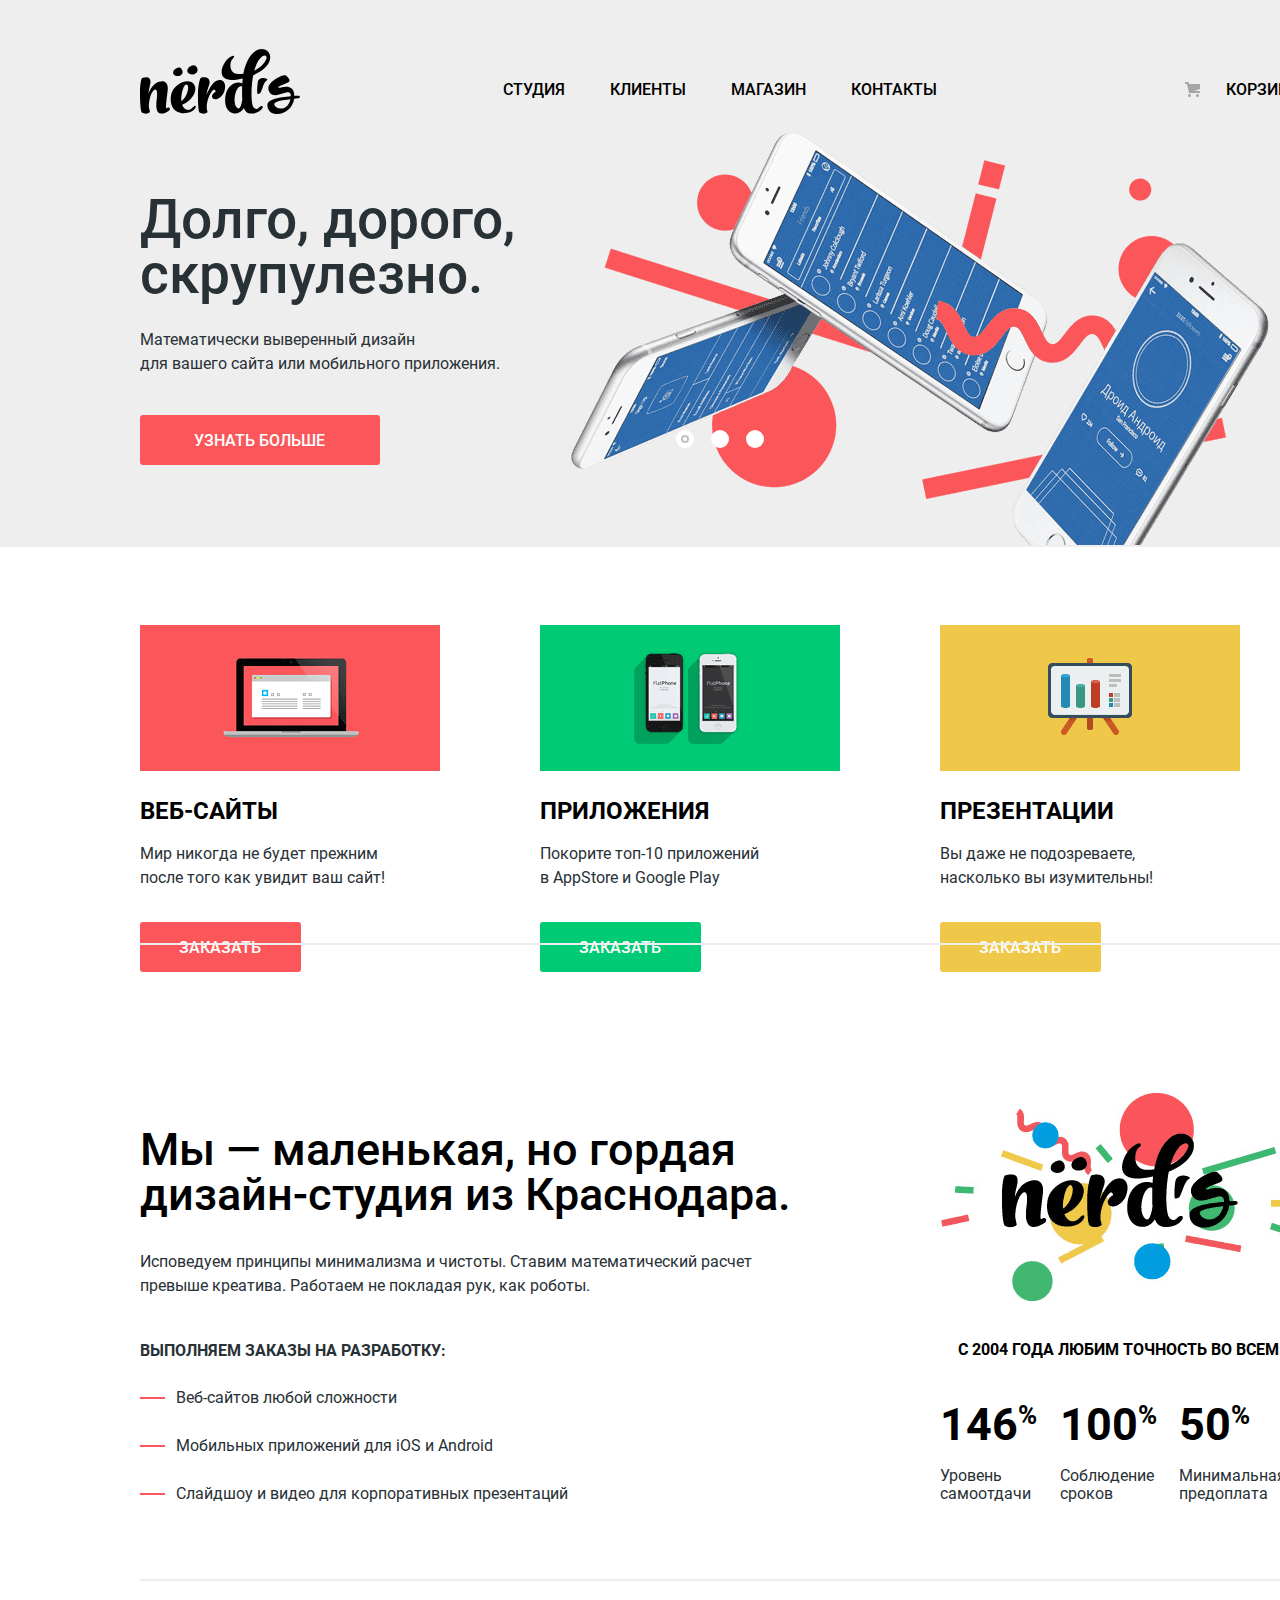
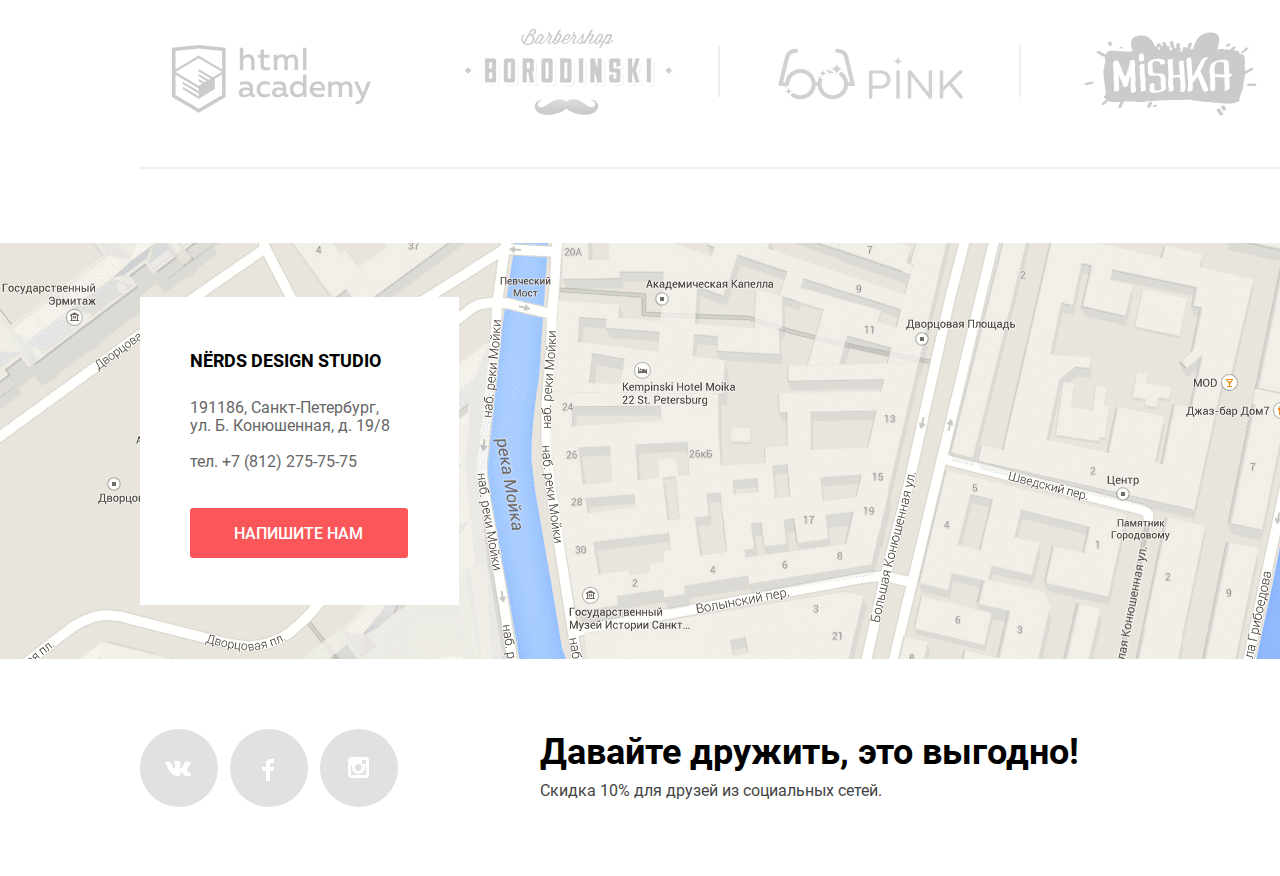
==== index.html @ c73db5fa "created modal window" ====
<!DOCTYPE html>
<html class="page" lang="ru">

<head>
  <meta charset="utf-8">
  <title>Дизайн-студия «Нёрдс»</title>
  <!-- <link rel="stylesheet" href="https://fonts.googleapis.com/css2?family=Roboto:wght@400;500;700&display=swap"> -->
  <link rel="stylesheet" href="css/normalize.css">
  <link rel="stylesheet" href="css/style.css">
</head>

<body class="page-body">

  <header class="main-header">
    <nav class="main-navigation">
      <div class="container">
        <a class="main-header-logo" href="index.html">
          <img src="img/nerds-logo.svg" width="160" height="65" alt="Логотип Дизайн-студии «Нёрдс»">
        </a>
        <ul class="site-navigation">
          <li><a href="#">Студия</a></li>
          <li><a href="blank.html">Клиенты</a></li>
          <li><a href="catalog.html">Магазин</a></li>
          <li><a href="blank.html">Контакты</a></li>
        </ul>
        <ul class="cart-navigation">
          <li class="cart-items"><a href="blank.html">Корзина</a></li>
        </ul>
      </div>
    </nav>
    <section class="slider">
      <div class="container">
        <ul class="slider-list">
          <li class="slider-item slide slide-current">
            <p>Долго, дорого,<br> скрупулезно.</p>
            <p>Математически выверенный дизайн<br> для вашего сайта или мобильного приложения.</p>
            <a class="button slide-button" href="#"><span>Узнать больше</span></a>
          </li>
          <li class="slider-item slide">
            <p>Любим математику<br> как никто другой</p>
            <p class="slider-paragraph">Никакого креатива, только математические формулы<br> для расчета идеальных пропорций</p>
            <a class="button slide-button" href="#"><span>Узнать больше</span></a>
          </li>
          <li class="slider-item slide">
            <p>Только ночь,<br> только хардкор</p>
            <p>Работать днем, как все? Мы против этого<br> Ближе к полуночи работа только начинается.</p>
            <a class="button slide-button" href="#"><span>Узнать больше</span></a>
          </li>
        </ul>
        <div class="slider-block">
          <ul class="slider-block-list">
            <li class="curent-slider-image slider-image-1"></li>
            <li class="slider-image-2"></li>
            <li class="slider-image-3"></li>
          </ul>
          <div class="slider-controls">
            <button class="current button-controls-slider" type="button" aria-label="Первый слайд"></button>
            <button class="button-controls-slider" type="button" aria-label="Второй слайд"></button>
            <button class="button-controls-slider" type="button" aria-label="Третий слайд"></button>
          </div>
        </div>
      </div>
    </section>
  </header>

  <main class="container">

    <h1 class="visually-hidden">Дизайн-студия «Нёрдс»</h1>

    <section class="services">
      <h2 class="visually-hidden">Услуги</h2>
      <ul class="list-services">
        <li class="item-service">
          <h3>Веб-сайты</h3>
          <p>Мир никогда не будет прежним<br> после того как увидит ваш сайт!</p>
          <button class="button button-service-web" type="button"><span>Заказать</span></button>
          <div class="service-picture laptop"></div>
        </li>
        <li class="item-service">
          <h3>Приложения</h3>
          <p>Покорите топ-10 приложений<br> в AppStore и Google Play</p>
          <button class="button button-service-app" type="button"><span>Заказать</span></button>
          <div class="service-picture cellphone"></div>
        </li>
        <li class="item-service">
          <h3>Презентации</h3>
          <p>Вы даже не подозреваете,<br> насколько вы изумительны!</p>
          <button class="button button-service-present" type="button"><span>Заказать</span></button>
          <div class="service-picture board-slide"></div>
        </li>
      </ul>
    </section>

    <section class="about-company">
      <div class="wrapper-about-company">
        <div class="about-company-developer">
          <h2 class="visually-hidden">О дизайн-студии «Нёрдс»</h2>
          <p class="about-us">Мы — маленькая, но гордая<br> дизайн-студия из Краснодара.</p>
          <p>Исповедуем принципы минимализма и чистоты. Ставим математический расчет<br> превыше креатива. Работаем не покладая рук, как роботы.</p>
        </div>
        <div class="map-wrapper">
          <img src="img/nerds-illustration.png" width="360" height="208" alt="Логотип Дизайн-студии «Нёрдс»">
        </div>
      </div>
      <div class="wrapper-about-company">
        <div class="wrapper-capability">
          <p class="about-order">Выполняем заказы на разработку:</p>
          <ul class="list-capability">
            <li class="item-capability">Веб-сайтов любой сложности</li>
            <li class="item-capability">Мобильных приложений для iOS и Android</li>
            <li class="item-capability">Слайдшоу и видео для корпоративных презентаций</li>
          </ul>
        </div>
        <div class="about-company-statistics">
          <table class="advantages">
            <caption class="caption">С 2004 года любим точность во всем:</caption>
            <tr class="list-advantages-number">
              <td>146<sup>%</sup></td>
              <td>100<sup>%</sup></td>
              <td>50<sup>%</sup></td>
            </tr>
            <tr class="list-advantages">
              <td>Уровень<br> самоотдачи</td>
              <td>Соблюдение<br> сроков</td>
              <td>Минимальная<br> предоплата</td>
            </tr>
          </table>
        </div>
      </div>
    </section>

    <section class="main-partners">
      <h2 class="visually-hidden">Партнёры</h2>
      <ul class="partners">
        <li class="item-partner item-partner-line">
          <a href="https://htmlacademy.ru">
            <img src="img/html-academy-logo.svg" width="199" height="68" alt="«хтмл академия»">
          </a>
        </li>
        <li class="item-partner">
          <a href="#">
            <img src="img/barbershop-borodiski-logo.png" width="209" height="90" alt="Барбершоп «Бородинский»">
          </a>
        </li>
        <li class="item-partner">
          <a href="#">
            <img src="img/pink-logo.png" width="185" height="52" alt="«Пинк»">
          </a>
        </li>
        <li class="item-partner">
          <a href="#">
            <img src="img/mishka.png" width="173" height="84" alt="«Мишка»">
          </a>
        </li>
      </ul>
    </section>

  </main>

  <footer class="main-footer">
    <div class="container-footer">
      <section class="location">
        <iframe src="https://www.google.com/maps/embed?pb=!1m14!1m8!1m3!1d1012.2832715306829!2d30.319557101840715!3d59.93825436042397!3m2!1i1024!2i768!4f13.1!3m3!1m2!1s0x4696310fca145cc1%3A0x42b32648d8238007!2z0JHQvtC70YzRiNCw0Y8g0JrQvtC90Y7RiNC10L3QvdCw0Y8g0YPQuy4sIDE5LzgsINCh0LDQvdC60YIt0J_QtdGC0LXRgNCx0YPRgNCzLCDQoNC-0YHRgdC40Y8sIDE5MTE4Ng!5e0!3m2!1sru!2slv!4v1604712400113!5m2!1sru!2slv" width="1440" height="416" frameborder="0" style="border:0;" allowfullscreen="" aria-hidden="false" tabindex="0"></iframe>
      <div class="location-company">
        <h2 class="visually-hidden">Как нас найти</h2>
        <p class="location-name">NЁRDS DESIGN STUDIO</p>
        <p class="location-address">191186, Санкт-Петербург,<br> ул. Б. Конюшенная, д. 19/8</p>
        <p><a class="contacts-phone" href="tel:+78122757575">тел. +7 (812) 275-75-75</a></p>
        <button class="button button-location" type="button"><span>Напишите нам</span></button>
      </div>
      </section>
    </div>
    <div class="container-footer">
      <section class="social-networks">
        <h2 class="visually-hidden">Социальные сети</h2>
        <ul class="social">
          <li>
            <a class="social-button" href="#">
              <span class="visually-hidden">Вконтакте</span>
              <svg class="svg-vkontakte" width="26" height="15"  viewBox="0 0 26 15" fill="none" xmlns="http://www.w3.org/2000/svg">
                <path d="M16.138 11.51C17.094 11.201 18.318 13.55 19.621 14.449C20.599 15.13 21.348 14.983 21.348 14.983L24.821 14.933C24.821 14.933 26.636 14.821 25.778 13.379C25.707 13.259 25.275 12.31 23.193 10.357C21.016 8.31404 21.311 8.64504 23.932 5.11304C25.529 2.96004 26.168 1.64504 25.968 1.08504C25.776 0.546037 24.603 0.686037 24.603 0.686037L20.69 0.713037C20.309 0.714037 19.986 0.832037 19.839 1.22804C19.836 1.23204 19.218 2.89404 18.394 4.30704C16.653 7.29604 15.958 7.45504 15.67 7.26804C15.009 6.83504 15.176 5.53104 15.176 4.60404C15.176 1.70704 15.608 0.499037 14.33 0.187037C13.903 0.0830374 13.591 0.0150374 12.502 0.00503741C11.11 -0.0159626 9.92797 0.00503743 9.25797 0.334037C8.81297 0.557037 8.47197 1.04604 8.67897 1.07404C8.93897 1.10904 9.52197 1.23404 9.83397 1.66004C10.235 2.21204 10.223 3.44904 10.223 3.44904C10.223 3.44904 10.452 6.86004 9.68297 7.28304C9.15497 7.57304 8.43297 6.98104 6.87997 4.26704C6.08697 2.87904 5.48797 1.34504 5.48797 1.34504C5.48797 1.34504 5.37197 1.06004 5.16197 0.904037C4.91197 0.719037 4.56197 0.660037 4.56197 0.660037L0.84797 0.684037C0.84797 0.684037 0.28997 0.700037 0.0849697 0.946037C-0.0970303 1.16404 0.0699697 1.61404 0.0699697 1.61404C0.0699697 1.61404 2.97897 8.49504 6.27297 11.961C9.29297 15.143 12.725 14.932 12.725 14.932H14.28C14.28 14.932 14.749 14.878 14.989 14.62C15.213 14.38 15.203 13.929 15.203 13.929C15.203 13.929 15.172 11.82 16.138 11.51Z" fill="white"/>
              </svg>
            </a>
          </li>
          <li>
            <a class="social-button" href="#">
              <span class="visually-hidden">Фейсбук</span>
              <svg class="svg-facebook" width="12" height="22" viewBox="0 0 12 22" fill="none" xmlns="http://www.w3.org/2000/svg">
                <path d="M12 4V0H8C5.79086 0 4 1.79086 4 4V8H0V12H4V22H8V12H12V8H8V4H12Z" fill="white"/>
              </svg>
            </a>
          </li>
          <li>
            <a class="social-button" href="#">
              <span class="visually-hidden">Инстаграм</span>
              <svg class="svg-instagram" width="21" height="21" viewBox="0 0 21 21" fill="none" xmlns="http://www.w3.org/2000/svg">
                <path fill-rule="evenodd" clip-rule="evenodd" d="M3 0H18C19.65 0 21 1.35 21 3V18C21 19.65 19.65 21 18 21H3C1.35 21 0 19.65 0 18V3C0 1.35 1.35 0 3 0ZM14 10.5C14 8.57 12.43 7 10.5 7C8.57 7 7 8.57 7 10.5C7 12.43 8.57 14 10.5 14C12.43 14 14 12.43 14 10.5ZM3 18V9H4.181C4.0626 9.49127 4.00186 9.99467 4 10.5C4 14.0899 6.91015 17 10.5 17C14.0899 17 17 14.0899 17 10.5C16.9986 9.99464 16.9379 9.49118 16.819 9H18V18H3ZM14 7H18V3H14V7Z" fill="white"/>
                </svg>
            </a>
          </li>
        </ul>
        <div class="social-discount">
          <p>Давайте дружить, это выгодно!</p>
          <p>Скидка 10% для друзей из социальных сетей.</p>
        </div>
      </section>
    </div>
  </footer>

  <section class="modal modal-request">
    <h2 class="visually-hidden"></h2>
    <p class="modal-description">Напишите нам</p>
    <form class="request-form" action="https://echo.htmlacademy.ru" method="post">
      <div class="modal-name modal-request-form">
        <label for="name">Ваше имя:</label>
        <input type="text" id="name"  placeholder="Имя Фамилия" autocomplete="on">
      </div>
      <div class="modal-email modal-request-form">
        <label for="email">Ваш email:</label>
        <input type="email" id="email" name="email" placeholder="email@example.com" autocomplete="on">
      </div>
      <div class="modal-comment-field modal-request-form">
        <label for="comment-field">Текст письма:</label>
        <textarea name="comment" id="comment-field" rows="10">В свободной форме</textarea>
      </div>
      <div class="modal-request-button">
        <input class="button button-modal" type="submit" value="Отправить">
      </div>
    </form>
    <button class="modal-close" type="button" aria-label="Закрыть"></button>
  </section>

</body>

</html>
---- css/style.css ----
/* Fonts */

@font-face {
  font-family: 'Roboto';
  font-style: normal;
  font-weight: 400;
  src: local('Roboto'), local('Roboto-Regular'),
       url('../fonts/roboto.woff2') format('woff2'), /* Super Modern Browsers */
       url('../fonts/roboto.woff') format('woff'); /* Modern Browsers */
  font-display: swap;
}

@font-face {
  font-family: 'Roboto';
  font-style: normal;
  font-weight: 500;
  src: local('Roboto Medium'), local('Roboto-Medium'),
       url('../fonts/robotomedium.woff2') format('woff2'), /* Super Modern Browsers */
       url('../fonts/robotomedium.woff') format('woff'); /* Modern Browsers */
  font-display: swap;
}

@font-face {
  font-family: 'Roboto';
  font-style: normal;
  font-weight: 700;
  src: local('Roboto Bold'), local('Roboto-Bold'),
       url('../fonts/robotobold.woff2') format('woff2'), /* Super Modern Browsers */
       url('../fonts/robotobold.woff') format('woff'); /* Modern Browsers */
  font-display: swap;
}

/* Variables */

:root {
  --basic-black: #000000;
  --basic-cod-gray: #283136;
  --basic-charcoal: #444444;
  --basic-dim-gray: #666666;
  --basic-whisper: #EEEEEE;
  --basic-white: #FFFFFF;
  --basic-red: #FB565A;
  --basic-jade: #00CA74;
  --basic-golden: #EFC849;

  --special-dark: rgba(0, 1, 1, 0.1);
  --special-gray: rgba(0,0,0,0.3);
  --special-white: rgba(0, 0, 0, 0.0001);
  --special-shadow: rgba(0, 0, 0, 0.15);
  --special-shadow-madal: rgba(0, 0, 0, 0.25);
  --special-black: #231F20;
  --special-matterhorn: #4D4D4D;
  --special-gray-sort: #A6A6A6;
  --special-pattens-blue: #D7DCDE;
  --special-white-smoke: rgba(242,242,242,1);
  --special-dark-red: #E74246;
  --special-extra-dark-red: #D7373B;
  --special-jade: #00ca74;
  --special-dark-jade: #00BC6C;
  --special-extra-dark-jade: #00AA62;
  --special-dark-golden: #EAB534;
  --special-extra-dark-golden: #E5A722;
  --specila-pattens-blue: #D7DCDF;
  --special-gainsboro: #DFDFDF;
  --special-light-gray: #D5D5D5;
  --special-dark-gray: #ABABAB;
  --special-border-gray: #DBDBDB;
  --special-popup-gray: #C1C1C1;
  --special-gradient-gray: #E1E1E1;
  --special-gradient-red: #E74246;
  --special-gradient-dark-red: #D7373B;
  --special-wild-watermelon:rgba(251, 86, 90, 0.3);

  --grid-scarlet:  rgba(255, 36, 0, 0.3);
  --grid-indigo: rgba(75, 0, 130, 0.3);
  --grid-myrtle: rgba(0, 64, 0, 0.3);
  --grid-magenta: rgba(255 ,0, 255, 0.3);
  --grid-yellow: rgba(255, 251, 2, 0.7);
  --grid-red-orange: rgba(255, 53, 53, 0.3);
  --grid-aqua: rgba(2, 255, 242, 0.3);
}

/* Global */

body {
  min-width: 1200px;
  margin: 0;
  padding: 0;
  font-family: 'Roboto', Arial, sans-serif;
  font-size: 16px;
  line-height: 24px;
  font-weight: 400;
  color: var(--basic-cod-gray);
  background-color: var(--basic-white);
}

img {
  max-width: 100%;
  height: auto;
}

.visually-hidden {
  position: absolute;
  width: 1px;
  height: 1px;
  margin: -1px;
  border: 0;
  padding: 0;
  white-space: nowrap;
  clip-path: inset(100%);
  clip: rect(0 0 0 0);
  overflow: hidden;
}

/* Grid */

.page {
  height: 100%;
}

.page body {
  min-height: 100%;
  display: grid;
  grid-template-rows: min-content 1fr min-content;
  align-content: start;
}

/* Grid for pages */

.container-catalog {
  display: grid;
  grid-template-areas:
    "filters sort sort"
    "filters catalog catalog";
  grid-template-columns: 400px 1fr;
}

.page-catalog .page-title {
  grid-area: page-title;
}

/* Main header */

.main-header {
  background-color: var(--basic-whisper);
}

/* Main navigation  */

.main-navigation {
  margin: 55px auto 0;
  font-size: 16px;
  line-height: 30px;
  font-weight: 500;
  text-transform: uppercase;
  color: var(--basic-black);
}

/* Container */

.container {
  width: 1160px;
  margin: 0 auto;
  padding: 0 20px;
  /* outline: 5px solid var(--grid-yellow);
  outline-offset: -5px; */
}

.main-navigation .container {
  display: flex;
  justify-content: space-between;
  /* outline: 5px solid var(--grid-indigo);
  outline-offset: -5px; */
}

/* Logo */

.main-header-logo {
  position: relative;
  top: -7px;
  min-width: 160px;
  height: 65px;
}

/* Site Navigation */

.site-navigation {
  display: flex;
  align-items: center;
  flex-wrap: wrap;
  justify-content: center;
  max-width: 800px;
  margin: 0;
  padding-right: 104px;
  list-style: none;
  /* outline: 5px solid var(--grid-indigo);
  outline-offset: -5px; */
}

.site-navigation a,
.cart-navigation a {
  display: block;
  padding: 20px 22px 20px 23px ;
  /* outline: 5px solid var(--grid-indigo);
  outline-offset: -5px; */
}

.cart-navigation a {
  padding-right: 0;
}

/* Cart Navigation */

.cart-navigation {
  display: flex;
  flex-wrap: wrap;
  justify-content: flex-end;
  max-width: 170px;
  margin: 0;
  padding-left: 0px;
  list-style: none;
}

.cart-items {
  display: flex;
  align-items: center;
}

.cart-items a::before {
  content: "";
  position: absolute;
  top: 27px;
  right: 100px;
  width: 15px;
  height: 15px;
  background-image: url("../img/cart-icon.svg");
  background-repeat: no-repeat;
  background-position: 0 0;
}

.cart-items a {
  position: relative;
  justify-content: flex-end;
}

.site-navigation a,
.cart-navigation a {
  text-decoration: none;
  color: var(--basic-black);
}

/* свойство для активной странице */
.current-site-navigation a{
  position: relative;
 }

 .current-site-navigation a::after{
  position: absolute;
  top: 63px;
  left: 20%;
  content: "";
  width: 60%;
  height: 2px;
  background-color: var(--basic-red);
 }


.site-navigation a:hover,
.site-navigation a:focus,
.cart-navigation a:hover,
.cart-navigation a:focus {
  color: var(--basic-red);
}

/* Неменяется лого */
.main-header-logo img::after:active {
  content: "";
  position: absolute;
  width: 160px;
  height: 65px;
  background-image: url("../img/nerds-logo-before.svg");
  background-repeat: no-repeat;
  background-position: 0 0;
}

.site-navigation a:active,
.cart-navigation a:active {
  color: var(--special-gray);
}

/* Main */

/* Services */

.services {
  position: relative;
  margin-top: 78px;
  margin-bottom: 155px;
  /* Скрыл рамки */
  /* outline: 5px solid var(--grid-red-orange);
  outline-offset: -5px; */
}

.list-services {
  display: grid;
  grid-template-columns: repeat(3, 300px);
  column-gap: 100px;
  margin: 0;
  padding: 0;
  list-style: none;
  /* Скрыл рамки */
  /* outline: 5px solid var(--grid-indigo);
  outline-offset: -5px; */
}

.item-service {
  display: flex;
  flex-direction: column;
  align-items: flex-start;
  /* Скрыл рамки */
  /* outline: 5px solid var(--grid-aqua);
  outline-offset: -5px; */
}

.item-service h3 {
  margin-top: 25px;
  font-size: 24px;
  line-height: 30px;
  font-weight: 700;
  text-transform: uppercase;
  color: var(--basic-black);
}

.item-service p {
  margin-top: -8px;
}

.service-picture {
  order: -1;
  width: 300px;
  height: 146px;
}

.service-picture.laptop {
  background-image: url(../img/illustration-1.png);
}

.service-picture.cellphone {
  background-image: url(../img/illustration-2.png);
}

.service-picture.board-slide {
  background-image: url(../img/illustration-3.png);
}

/* Button */

.button {
  font: inherit;
  line-height: 18px;
  font-weight: 500;
  padding: 17px 0 15px;
  text-align: center;
  color: var(--basic-white);
  vertical-align: middle;
  text-transform: uppercase;
  background-color: var(--basic-red);
  border: none;
  border-radius: 3px;
}

.item-service .button-service-app,
.item-service .button-service-web,
.item-service .button-service-present {
  margin-top: 16px;
  padding-right: 40px;
  padding-left: 39px;
}

.location .button-location {
  margin-top: 18px;
  padding-right: 45px;
  padding-left: 44px;
}

.button-service-web:hover,
.button-service-web:focus,
.button-location:hover,
.button-location:focus,
.slide-button:hover,
.slide-button:focus {
  background-color: var(--special-dark-red);
}

.button:active span{
  opacity: 0.3;
  mix-blend-mode: screen;
}

.button-service-web:active,
.button-location:active,
.slide-button:active {
  background-color: var(--special-extra-dark-red);
  box-shadow: inset 0px 3px 0px var(--special-dark);
}

.button-service-app {
  background-color: var(--basic-jade);
}

.button-service-app:hover,
.button-service-app:focus {
  background-color: var(--special-dark-jade);
}

.button-service-app:active {
  background-color: var(--special-extra-dark-jade);
  box-shadow: inset 0px 3px 0px var(--special-dark);
}

.button-service-present {
  background-color: var(--basic-golden);
}

.button-service-present:hover,
.button-service-present:focus {
  background-color: var(--special-dark-golden);
}

.button-service-present:active {
  background-color: var(--special-extra-dark-golden);
  box-shadow: inset 0px 3px 0px var(--special-dark);
}

/* About company */

.about-company {
  margin-bottom: 55px;
  /* outline: 5px solid var(--grid-scarlet);
  outline-offset: -5px; */
}

.wrapper-about-company {
  position: relative;
  display: grid;
  grid-template-columns: 1fr 400px;
  margin-bottom: 25px;
  /* outline: 5px solid var(--grid-scarlet);
  outline-offset: -5px; */
}

.about-company::before {
  content: "";
  position: absolute;
  bottom: -45px;
  width: 1158px;
  height: 2px;
  background-color: var(--basic-whisper);
}

.about-company::after {
  content: "";
  position: absolute;
  top: -20px;
  width: 1158px;
  height: 2px;
  background-color: var(--basic-whisper);
}

.about-company-developer {
  /* Скрыл рамки */
  /* outline: 5px solid var(--grid-aqua);
  outline-offset: -5px; */
}

.about-us {
  margin: 0;
  padding-bottom: 17px;
  font-size: 45px;
  line-height: 45px;
  font-weight: 500;
  color: var(--basic-black);
}

.map-wrapper {
  margin-top: -34px;
  padding-left: 40px;
  /* outline: 5px solid var(--grid-aqua);
  outline-offset: -5px; */
}

.about-order {
  margin: 0;
  font-weight: 700;
  text-transform: uppercase;
}

.list-capability {
  margin-top: 23px;
  padding: 0;
  list-style: none;
  /* outline: 5px solid var(--grid-magenta);
  outline-offset: -5px */
}

.item-capability {
  position: relative;
  margin-bottom: 24px;
  padding-left: 36px;
  font-size: 16px;
  line-height: 24px;
  font-weight: 400;
  /* outline: 5px solid var(--grid-indigo);
  outline-offset: -5px; */
}

.item-capability::before {
  content: "";
  position: absolute;
  bottom: 11px;
  left: 0;
  width: 25px;
  height: 2px;
  background-color: var(--basic-red);
}

.about-company-statistics {
  /* Скрыл рамки */
  /* outline: 5px solid var(--grid-indigo);
  outline-offset: -5px; */
}

.advantages {
  width: 400px;
  padding-left: 37px;
  /* outline: 5px solid var(--grid-indigo);
  outline-offset: -5px; */
}

.caption {
  margin-top: -1px;
  padding-bottom: 28px;
  padding-left: 42px;
  font-weight: 700;
  color: var(--basic-black);
  text-transform: uppercase;
  /* outline: 5px solid var(--grid-indigo);
  outline-offset: -5px; */
}

.list-advantages-number {
  font-size: 45px;
  line-height: 64px;
  font-weight: 700;
  color: var(--basic-black);
  /* outline: 5px solid var(--grid-indigo);
  outline-offset: -5px; */
}

.list-advantages-number td {
  padding-right: 9px;
  padding-bottom: 7px;
}

.list-advantages-number sup {
  font-size: 26px;
  line-height: 40px;
  font-weight: 700;
  color: var(--basic-black);
}

/* .list-advantages-number sup:nth-child(odd) {
  padding-right: 9px;
} */

.list-advantages {
  line-height: 18px;
}

/* Main partners */

.main-partners {
  position: relative;
  margin-bottom: 69px;
  /* outline: 5px solid var(--grid-magenta);
  outline-offset: -5px; */
}
.main-partners::before {
  content: "";
  position: absolute;
  top: -6px;
  width: 1158px;
  height: 2px;
  background-color: var(--basic-whisper);
}

.main-partners::after {
  content: "";
  position: absolute;
  bottom: 5px;
  width: 1158px;
  height: 2px;
  background-color: var(--basic-whisper);
}

.partners {
  display: grid;
  grid-template-columns: repeat(4, 1fr);
  column-gap: 42px;
  margin: 0;
  padding: 0;
  list-style: none;
  /* Скрыл рамки */
  /* outline: 5px solid var(--grid-myrtle);
  outline-offset: -5px; */
}

.item-partner {
  position: relative;
  height: 184px;
  display: flex;
  align-items: center;
  justify-content: center;
  /* Скрыл рамки */
  /* outline: 5px solid var(--grid-magenta);
  outline-offset: -5px; */
}

.item-partner:first-child {
  padding-top: 5px;
  padding-left: 4px;
}

.item-partner::after {
  content: "";
  position: absolute;
  top: 60px;
  right: -21px;
  width: 2px;
  height: 52px;
  background-color: var(--basic-whisper);
}

.item-partner-line::after {
  display: none;
}

.item-partner a {
  /* outline: 5px solid var(--grid-magenta);
  outline-offset: -5px; */
}

.item-partner img {
  opacity: 0.2;
}

.item-partner img:hover,
.item-partner img:focus {
  opacity: 1;
}

.item-partner img:active {
  opacity: 0.1;
}

/* Inner page */

.page-title {
  margin: 0 auto;
  padding-top: 67px;
  padding-bottom: 108px;
  font-size: 55px;
  line-height: 55px;
  font-weight: 500;
  text-align: center;
  color: var(--basic-black);
  background-color: var(--basic-whisper);
}

.page-title-wrap {
  background-color: var(--basic-whisper);
}

/* Filters */

.filters {
  grid-area: filters;
  width: 330px;
  margin-top: 37px;
  padding-top: 18px;
  /* Скрыл рамки */
  /* outline: 5px solid var(--grid-myrtle);
  outline-offset: -5px; */
}

.filter fieldset {
  padding: 0;
  margin: 0;
  border: none;
}

.range-filter {
  width: 260px;
  margin-top: 49px;
}

.range-controls {
  position: relative;
  height: 41px;
  margin-bottom: 13px;
  padding-top: 39px;
  padding-right: 20px;
  padding-left: 20px;
  background-color: var(--basic-whisper);
  border-radius: 3px;
}

.range-controls .scale {
  height: 2px;
  background: var(--specila-pattens-blue);
}

.range-controls .bar {
  width: 70%;
  height: 2px;
  background: var(--special-jade);
}

.range-controls .toggle {
  position: absolute;
  top: 31px;
  left: 0;
  width: 4px;
  height: 4px;
  padding: 0;
  border: 8px solid var(--basic-white);
  background-color: var(--special-dark-gray);
  border-radius: 50%;
  box-shadow: 0 2px 1px 0 var(--special-shadow);
  cursor: pointer;
}

.range-controls .toggle-min {
  left: 18px;
}

.range-controls .toggle-max {
  left: 160px;
}

.price-controls {
  display: flex;
  flex-wrap: wrap;
  justify-content: space-between;
}

.price-controls label {
  text-transform: uppercase;
}

.price-controls input {
  width: 80px;
  height: 38px;
  padding: 0;
  /* margin-left: 10px; */
  font-size: 16px;
  line-height: 22px;
  text-align: center;
  color: var(--basic-cod-gray);
  border: none;
  border-radius: 5px;
  background-color: var(--basic-whisper);
}

.min-price input,
.max-price input {
  margin-left: 8px;
  overflow: hidden;
}

.filter .filter-item:first-of-type {
    margin-bottom: 54px;
  }

.filter .filter-item:last-of-type {
    margin-top: 25px;
  }

.filter-item legend {
  padding: 0;
  font-size: 18px;
  line-height: 30px;
}

.filter ul {
  margin-bottom: 10px;
  padding: 0;
  list-style: none;
  font-size: 16px;
  line-height: 20px;
  color: var(--basic-cod-gray);
}

.filter-option {
  margin-bottom: 20px;
  padding-left: 36px;
}

.filter-option label {
  position: relative;
  display: block;
  cursor: pointer;
  user-select: none;
}

.filter-input-radio + label::before {
  content: "";
  position: absolute;
  left: -36px;
  top: -3px;
  width: 17px;
  height: 17px;
  border: 4px solid var(--special-matterhorn);
  border-radius: 50%;
  opacity: 0.5;
}

.filter-input-radio:checked + label::after {
  content: "";
  position: absolute;
  top: 5px;
  left: -28px;
  width: 9px;
  height: 9px;
  background-color: var(--special-matterhorn);
  border-radius: 50%;
  opacity: 0.5;
}

.filter-input-checkbox + label::before {
  content: "";
  position: absolute;
  left: -36px;
  top: -2px;
  width: 19px;
  height: 19px;
  border: 2px solid var(--special-matterhorn);
  border-radius: 3px;
  opacity: 0.5
}

.filter-input-checkbox:checked + label::before  {
  content: "";
  position: absolute;
  top: -2px;
  left: -36px;
  z-index: 1;
  width: 25px;
  height: 23px;
  background-image: url("../img/checkbox-on.svg");
  background-repeat: no-repeat;
  background-position: 0 0;
  border: none;
}

.filter-input:hover + label::before,
.filter-input:focus + label::before,
.filter-input-radio:checked:hover + label::after,
.filter-input-radio:checked:focus + label::after  {
  opacity: 1;
}

.filter-input:disabled + label,
.filter-input:checked:disabled + label,
.filter-input:disabled:hover + label,
.filter-input:disabled:focus + label {
  color: var(--basic-cod-gray);
  opacity: 0.3;
  pointer-events: none;
}

.filter-button {
  margin-top: 30px;
  padding-top: 16px;
  padding-right: 89px;
  padding-left: 88px;
  color: var(--basic-black);
  background-color: var(--basic-whisper);
}

.filter-button:hover,
.filter-button:focus {
  background-color: var(--special-gainsboro);
}

.filter-button:active {
background-color: var(--special-light-gray);
box-shadow: inset 0px 3px 0px var(--special-dark);
}

/* Sort */

.sort {
  margin-top: 37px;
  /* outline: 5px solid var(--grid-indigo);
  outline-offset: -5px; */
}

.sort-item {
  grid-area: sort;
  display: grid;
  grid-template-columns: 200px 471px 88px;
  /* Скрыл рамки */
  /* outline: 5px solid var(--grid-indigo);
  outline-offset: -5px; */
}

.filter-item legend,
.sort-item p {
  font-size: 18px;
  line-height: 30px;
  font-weight: 700;
  text-transform: uppercase;
}

.sort-type {
  display: flex;
  /* outline: 5px solid var(--grid-indigo);
  outline-offset: -5px; */
}

.sort-type-list{
  display: flex;
  width: 471px;
  flex-wrap: wrap;
  justify-content: flex-end;
  padding: 0;
  font-size: 14px;
  line-height: 18px;
  align-items: center;
  align-self: center;
  text-transform: uppercase;
  list-style: none;
  /* outline: 5px solid var(--grid-indigo);
  outline-offset: -5px; */
}

.sort-type-list li {
  padding: 10px 13px 10px 14px ;
  opacity: 0.3;
  /* outline: 5px solid var(--grid-indigo);
  outline-offset: -5px; */
}

.sort-type-list li:last-child {
  padding-right: 0;
}

.sort-type-list .sort-type-current {
  opacity: 1;
}

.sort-type-list button {
  padding: 0;
  border: none;
  font: inherit;
  color: inherit;
  text-transform: inherit;
  background-color: transparent;
  cursor: pointer;
}

.sort-type-list li:hover,
.sort-type-list li:focus {
  opacity: 0.6;
}

.sort-type-list li:active {
  opacity: 1;
}

.sort-control {
  display: flex;
  justify-content: flex-end;
  /* outline: 5px solid  rgba(10, 255, 2, 0.3);
  outline-offset: -5px; */
}
.sort-control-list {
  width: 80px;
  display: flex;
  flex-wrap: wrap;
  justify-content: flex-end;
  align-items: center;
  list-style: none;
  margin: 0;
  padding: 0;
  /* outline: 5px solid  rgba(10, 255, 2, 0.3);
  outline-offset: -5px; */
}

.sort-control-min{
  padding: 8px;
}

.sort-control-max{
  padding: 8px 0 8px 10px;
}

.control-min,
.control-max {
  margin: 0;
  padding: 0;
  border: none;
  background-color: transparent;
  cursor: pointer;
}

.control-current {
  color: black;
}



/* .sort-control-min,
.sort-control-max {
  position: relative;
  list-style: none;
} */

/* .sort-control-min::after {
  position: absolute;
  content: "";
  top: 11px;
  left: 7px;
  border: 6px solid transparent;
  border-top: 10px solid var(--special-black);
  opacity: 0.5;
  cursor: pointer;
  outline: 5px solid  rgba(10, 255, 2, 0.3);
  outline-offset: -5px;
} */

/* .sort-control-max::after {
  position: absolute;
  content: "";
  top: 5px;
  left: 37px;
  border: 6px solid transparent;
  border-bottom: 10px solid var(--special-black);
  opacity: 0.5;
  cursor: pointer;
} */

/* .sort-control-min::after:hover,
.sort-control-max::after,
.sort-control-min::after:focus,
.sort-control-max::after {
  border-color: var(--special---special-gray-sort);
} */

/* Catalog */

.catalog {
  grid-area: catalog;
  /* Скрыл рамки */
  /* outline: 5px solid var(--grid-aqua);
  outline-offset: -5px; */
}
.catalog-list {
  display: flex;
  flex-wrap: wrap;
  width: 760px;
  margin-top: 30px;
  margin-bottom: 30px;
  padding: 0;
  list-style: none;
  /* Скрыл рамки */
  /* outline: 5px solid  rgba(10, 255, 2, 0.3);
  outline-offset: -5px; */
}

.catalog-item {
  position: relative;
  width: 360px;
  height: 618px;
  margin: 0px 40px 31px 0;
  padding: 0;
  /* Скрыл рамки */
  /* outline: 5px solid  rgba(2, 6, 255, 0.3);
  outline-offset: -5px; */
}

.catalog-item:nth-child(2n) {
  margin-right: 0px;
}

.catalog-item-strip {
  margin: 0;
  height: 40px;
}

.catalog-item .catalog-item-link {
  width: 360px;
  height: 580px;
  background-color: var(--special-white-smoke);
  border: 1px solid var(--special-white-smoke);
  border-radius: 0 0 5px 5px;
  box-sizing: border-box;
  /* outline: 5px solid  rgba(2, 6, 255, 0.3);
  outline-offset: -5px; */
}

.catalog-item-current {
  box-shadow: 0px 6px 15px rgba(0, 1, 1, 0.25);
  border-radius: 5px;
}

.catalog-item-link img {
  width: 358px;
  height: 578px;
}

.catalog-item-sample {
  position: absolute;
  bottom: 0px;
  width: 360px;
  height: 231px;
  text-align: center;
  background-color: var(--basic-whisper);
}

.catalog-item-sample h3 {
  margin-top: 20px;
  margin-bottom: 6px;
  padding: 8px;
  font-size: 18px;
  line-height: 30px;
  font-weight: 700;
  text-transform: uppercase;
  color: var(--basic-black);
  box-sizing: border-box;
  /* outline: 5px solid  rgba(2, 6, 255, 0.3);
  outline-offset: -5px; */
}

.catalog-item-sample h3:hover,
.catalog-item-sample h3:focus {
  color: var(--basic-red);
}

.catalog-item-sample h3:active {
  color: var(--basic-black);
  mix-blend-mode: normal;
  opacity: 0.3;
}

.catalog-item-sample p {
  margin: 0;
  margin-bottom: 32px;
  line-height: 18px;
  color: var(--basic-dim-gray);
  /* outline: 5px solid  rgba(2, 6, 255, 0.3);
  outline-offset: -5px; */
}

/* Button-catalog */

.button-catalog {
  padding-right: 73px;
  padding-left: 73px;
}

.button-catalog:hover,
.button-catalog:focus {
  background-color: var(--special-dark-red);
}

.button-catalog:active {
  background-color: var(--special-extra-dark-red);
  box-shadow: inset 0px 3px 0px rgba(0, 1, 1, 0.1);
  border-radius: 3px;
}

/* Pagination */

.pagination-list {
  display: flex;
  flex-wrap: wrap;
  justify-content: flex-start;
  width: 600px;
  margin-bottom: 58px;
  padding: 0;
  list-style: none;
  /* Скрыл рамки */
  /* outline: 5px solid  var(--grid-indigo);
  outline-offset: -5px; */
}

.pagination-item a {
  display: block;
  padding: 17px 20px 15px;
  margin-right: 11px;
  line-height: 18px;
  font-weight: 500;
  text-decoration: none;
  color: var(--basic-black);
  background-color: var(--basic-whisper);
  border-radius: 3px;
}

.pagination-item:last-child a{
  margin-right: 0;
  padding: 17px 77px 15px 78px;
  text-transform: uppercase;
}

.pagination-item-current a{
  padding: 14px 17px 12px;
  background-color: var(--special-white);
  border: 3px solid var(--special-border-gray);
  border-radius: 3px;
}

.pagination-item a:hover,
.pagination-item-current a:hover,
.pagination-item a:focus,
.pagination-item-current a:focus {
  padding: 17px 20px 15px;
  background-color: var(--special-gainsboro);
  border: none;
}

.pagination-item a:active,
.pagination-item-current a:active {
  background-color: var(--special-light-gray);
  box-shadow: inset 0px 3px 0px var(--special-dark);
 }  /*Принажатии кнопки, хочеться болле т>мный фон. Меня вводит сомнения как работает свойство mix-blend-mode*/

 .pagination-item:last-child a:hover,
 .pagination-item:last-child a:focus{
  padding: 17px 77px 15px 78px;
  background-color: var(--special-gainsboro);
  border: none;
  text-transform: uppercase;
}

.pagination-item:last-child a:active {
  background-color: var(--special-light-gray);
}


/* Main footer */
/* Location */

.container-footer {
  /* width: 1200px;
  margin: 0 auto;
  padding: 0 20px; */
  /* Скрыл рамки */
  /* outline: 5px solid var(--grid-yellow);
  outline-offset: -5px; */
}

.location {
  position: relative;
  display: grid;
  grid-template-columns: 1fr;
  width: 1440px;
  height: 416px;
  margin: 0 auto;
  background-image: url("../img/map.png"); /* Нужно оцентрировать карту */
  background-position: center;
  background-repeat: no-repeat;
  /* Скрыл рамки */
  /* outline: 5px solid var(--grid-red-orange);
  outline-offset: -5px; */
}

.location iframe {
  /* display: none; */
  border: none;
}

.location-company {
  position: absolute;
  top: 54pxpx;
  width: 319px;
  height: 308px;
  margin: 0 140px;
  padding-top: 30px;
  padding-left: 50px;
  align-self: center;
  box-sizing: border-box;
  background-color: var(--basic-white);
  /* Скрыл рамки */
  /* outline: 5px solid var(--grid-magenta);
  outline-offset: -5px; */
}

.location-name {
  padding-top: 1px;
  padding-left: -2px;
  font-size: 18px;
  line-height: 30px;
  font-weight: 700;
  color: var(--basic-black);
}

.location-address,
.contacts-phone  {
  padding-top: 5px;
  padding-left: -4px;
  font-size: 16px;
  line-height: 18px;
  text-decoration: none;
  color: var(--basic-dim-gray);
}

.location-company p:last-of-type {
  margin-top: -1px;
}

/* Main footer */
/* Social-networks */

.social-networks {
  width: 1160px;
  height: 217px;
  display: grid;
  grid-template-columns: 400px 1fr;
  margin: 0 auto;
  /* Скрыл рамки */
  /* outline: 5px solid var(--grid-aqua);
  outline-offset: -5px; */
}

.social {
  display: flex;
  flex-wrap: wrap;
  justify-content: flex-start;
  align-items: center;
  margin: 0;
  padding: 0;
  list-style: none;
  /* Скрыл рамки */
  /* outline: 5px solid var(--grid-indigo);
  outline-offset: -5px; */
}

.social li {
  padding-right: 12px;
}

.social-discount {
  align-self: center;
  color: var(--basic-black);
  /* Скрыл рамки */
  /* outline: 5px solid var(--grid-myrtle);
  outline-offset: -5px; */
}

.social-discount p:first-child{
  margin: 0;
  padding-bottom: 10px;
  font-size: 36px;
  line-height: 36px;
  font-weight: 700;

}

.social-discount p:last-child {
  margin: 0;
  font-size: 16px;
  line-height: 22px;
  font-weight: 400;
  color: var(--basic-charcoal);
}

/* Social button */

.social-button {
  position: relative;
  width: 78px;
  height: 78px;
  display: flex;
  flex-wrap: wrap;
  justify-content: center;
  border-radius: 50%;
  background: linear-gradient(0deg, var(--special-gradient-gray), var(--special-gradient-gray)), var(--basic-white);
}

.social-button .svg-vkontakte {
  position: absolute;
  top: 32px;
  left: 25px;
}

.social-button .svg-facebook {
  position: absolute;
  top: 30px;
  left: 32px;
}

.social-button .svg-instagram{
  position: absolute;
  top: 28px;
  left: 28px;
}


.social-button:hover,
.social-button:focus {
  background: linear-gradient(0deg, var(--special-gradient-red), var(--special-gradient-red)), var(--basic-white);
}

.social-button:active path{
  opacity: 0.3;
  mix-blend-mode: screen;
  background: linear-gradient(0deg, var(--special-gradient-dark-red), var(--special-gradient-dark-red)), var(--basic-white);
}

.social-button:active {
  background: linear-gradient(0deg, var(--special-gradient-dark-red), var(--special-gradient-dark-red)), var(--basic-white);
  box-shadow: inset 0px 3px 0px var(--special-dark);
}

/* Slider */

.site-wrapper {
  background-color: var(--basic-whisper);
}

.slider {
  position: relative;
  min-height: 440px;
  margin: -18px auto 0;
  padding-bottom: 0;
}

.slider-list {
  margin: 0;
  padding: 0;
  list-style: none;
}

.slider-item {
  padding-top: 30px;
}

.slide {
  display: none;
}

.slide-current {
  display: block;
}

.slider-item p:first-child {
  margin-bottom: 0;
  padding-bottom: 10px;
  font-size: 55px;
  line-height: 55px;
  font-weight: 500;
}

.slider-item p:last-of-type {
  margin-bottom: 52px;
  color: var(--basic-cod-gray);
}

.slide-button {
  padding-top: 16px;
  padding-right: 55px;
  padding-left: 54px;
  text-decoration: none;
}

.slider-block {
  position: relative;
}

.slider-block-list{
  margin: 0;
  padding: 0;
  list-style: none;
}

.slider-image-1 {
  background-image: url("../img/nerds-index-slide1.png");
}

.slider-image-2 {
  background-image: url("../img/nerds-index-slide2.png");
}

.slider-image-3 {
  background-image: url("../img/nerds-index-slide3.png");
}

.curent-slider-image {
  position: absolute;
  right: 3px;
  bottom: -93px;
  width: 760px;
  height: 431px;
  background-repeat: no-repeat;
}

.slider-controls {
  position: absolute;
  bottom: 4px;
  left: 536px;
  z-index: 5;
  display: flex;
  width: 88px;
  justify-content: space-between;
}

.slider-controls .button-controls-slider {
  position: relative;
  padding: 0;
  width: 18px;
  height: 18px;
  background-color: var(--basic-white);
  border-color: transparent;
  border-radius: 50%;
  cursor: pointer;
}

.slider-controls .current::after   {
  content: "";
  position: absolute;
  top: 3px;
  left: 3px;
  width: 4px;
  height: 4px;
  margin: 0;
  padding: 0;
  border: 2px solid var(--special-popup-gray);
  background-color: var(--basic-white);
  border-radius: 50%;
  cursor: pointer;
}

/* Modal */

.modal {
  position: fixed;
  top: 0;
  right: 0;
  bottom: 0;
  left: 0;
  margin: auto;
  color: var(--basic-black);
  background-color: var(--basic-white);
  filter: drop-shadow(0px 4px 4px rgba(0, 0, 0, 0.25));
}

/* Modal login */

.modal-request {
  display: none;
  top: auto;
  bottom: 180px;
  width: 761px;
  height: 441px ;
  padding: 64px 100px 84px;
  /* outline: 5px solid var(--grid-myrtle);
  outline-offset: -5px; */
}

.modal-request p {
  margin-top: -2px;
  margin-bottom: 37px;
  font-size: 45px;
  line-height: 53px;
  font-weight: 700;
  /* outline: 5px solid var(--grid-myrtle);
  outline-offset: -5px; */
}

.request-form {
  display: grid;
  grid-template-areas:
    "modal-name modal-email"
    "modal-comment-field modal-comment-field"
    "modal-request-button  modal-request-button";
  grid-template-columns: 400px 1fr;
  grid-template-rows: 111px 1fr auto;
}

.modal-request-form label {
  display: block;
  margin-bottom: 9px;
  font-size: 16px;
  line-height: 18px;
  font-weight: 700;
}

.modal-request-form input,
.modal-request-form textarea {
  font-size: 16px;
  line-height: 18px;
  font-weight: 400;
  color: var(--basic-charcoal);
  opacity: 0.5;
}

.modal-request-form input,
.modal-request-form textarea {
  border: 2px solid var(--special-pattens-blue);
  box-sizing: border-box;
  border-radius: 3px;
}

.modal-request-form input:hover,
.modal-request-form  textarea:hover {
  border: 2px solid var(--basic-black);
  box-sizing: border-box;
  border-radius: 3px;
}


.modal-request-form input {
  width: 360px;
  height: 50px;
  /* padding-right: 40px; */
}

.modal-request-form textarea {
  width: 760px;
  height: 117px;
  margin-bottom: 41px;
}

.button-modal {
  margin-left: 1px;
  padding-right: 83px;
  padding-left: 83px;
}

.modal-name {
  grid-area: modal-name;
  /* outline: 5px solid var(--grid-myrtle);
  outline-offset: -5px; */
}

.modal-email {
  grid-area: modal-email;
  /* outline: 5px solid var(--grid-myrtle);
  outline-offset: -5px; */
}

.modal-comment-field {
  grid-area: modal-comment-field;
  margin-left: 1px;
  /* outline: 5px solid var(--grid-myrtle);
  outline-offset: -5px; */
}

.modal-request-button {
  grid-area: modal-request-button;
  /* outline: 5px solid var(--grid-myrtle);
  outline-offset: -5px; */
}

/* Modal close */

.modal-close {
  position: absolute;
  top: 74px;
  right: 91px;
  width: 21px;
  height: 21px;
  background-color: transparent;
  border: 0;
  cursor: pointer;
}

.modal-close::before,
.modal-close::after {
  content: "";
  position: absolute;
  top: 12px;
  left: -3px;
  width: 27px;
  height: 3px;
  /* background-color: red; */
  background: var(--basic-red);
  opacity: 0.3;
}

.modal-close::before {
  transform: rotate(45deg);
}

.modal-close::after {
  transform: rotate(-45deg);
}

/* Незнаю как сделать focus */
/* .modal-close:hover,
.modal-close:focus {
  opacity: 1;
} */
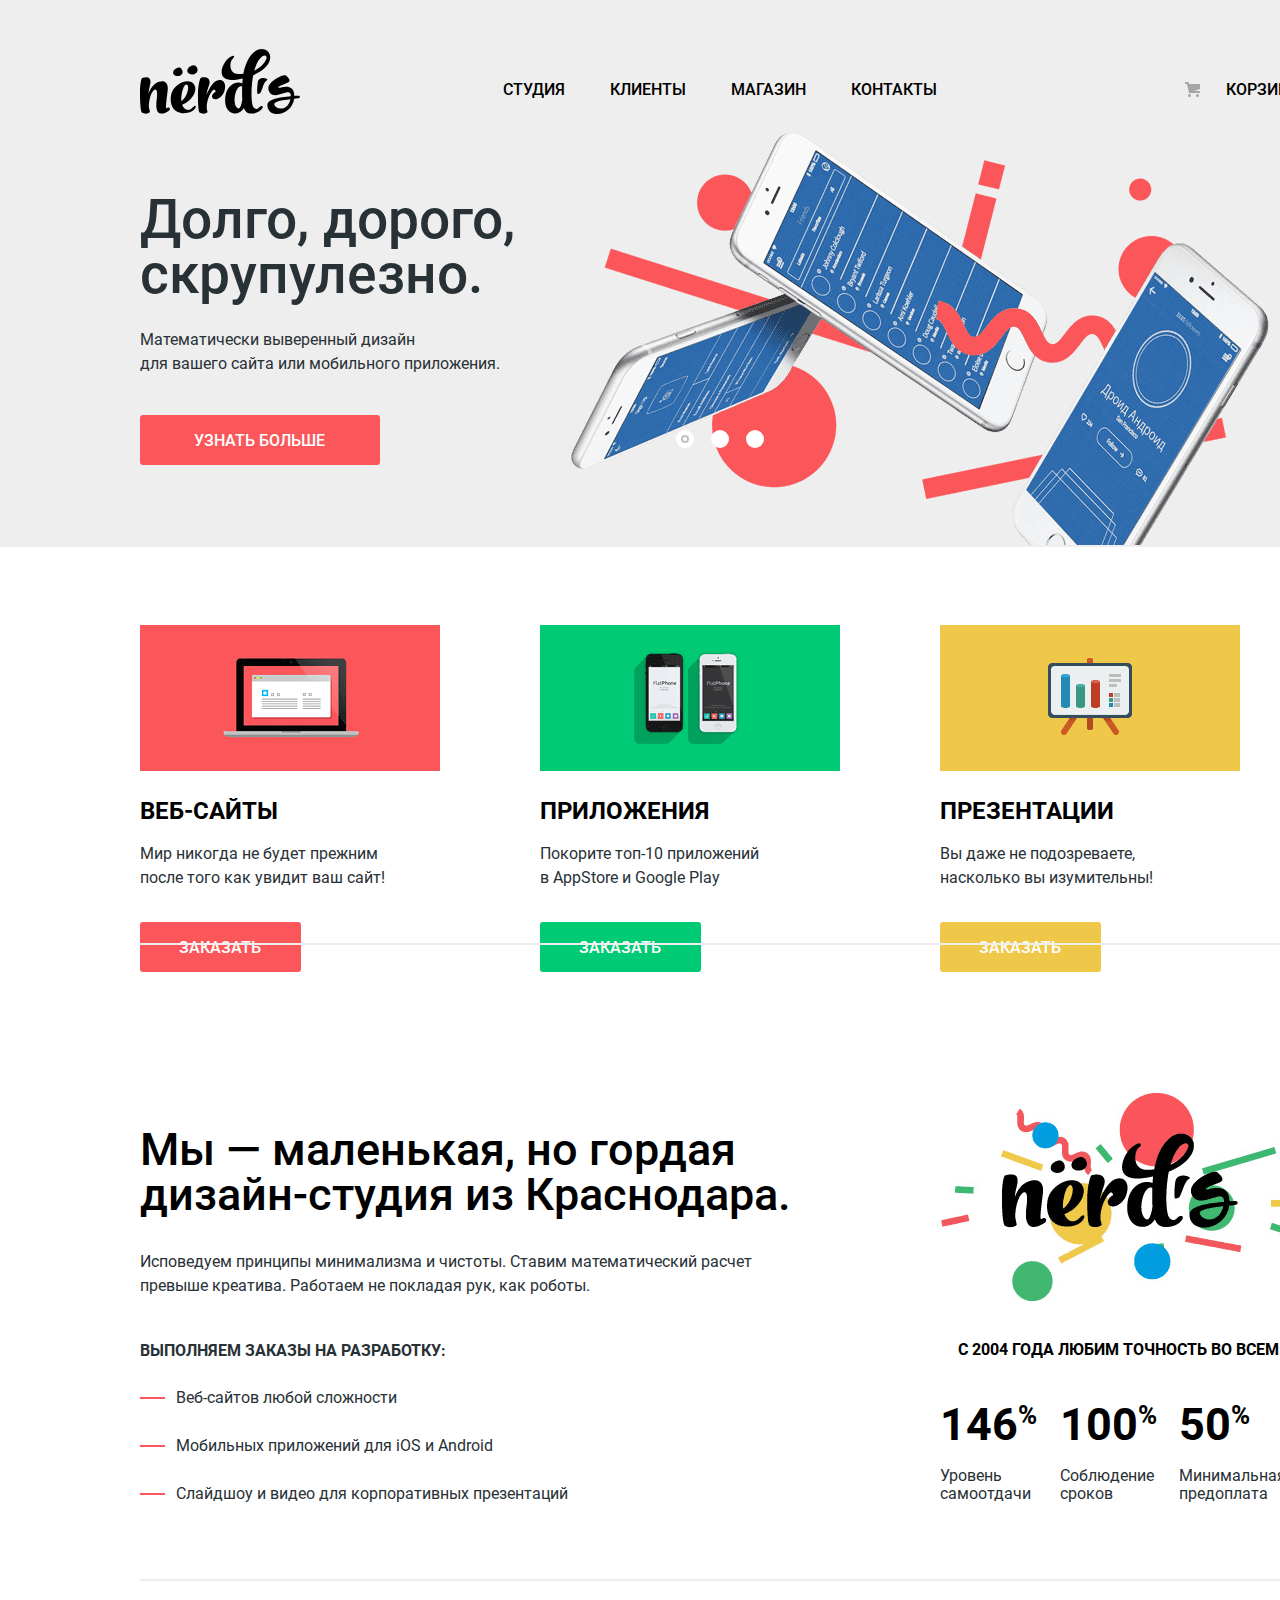
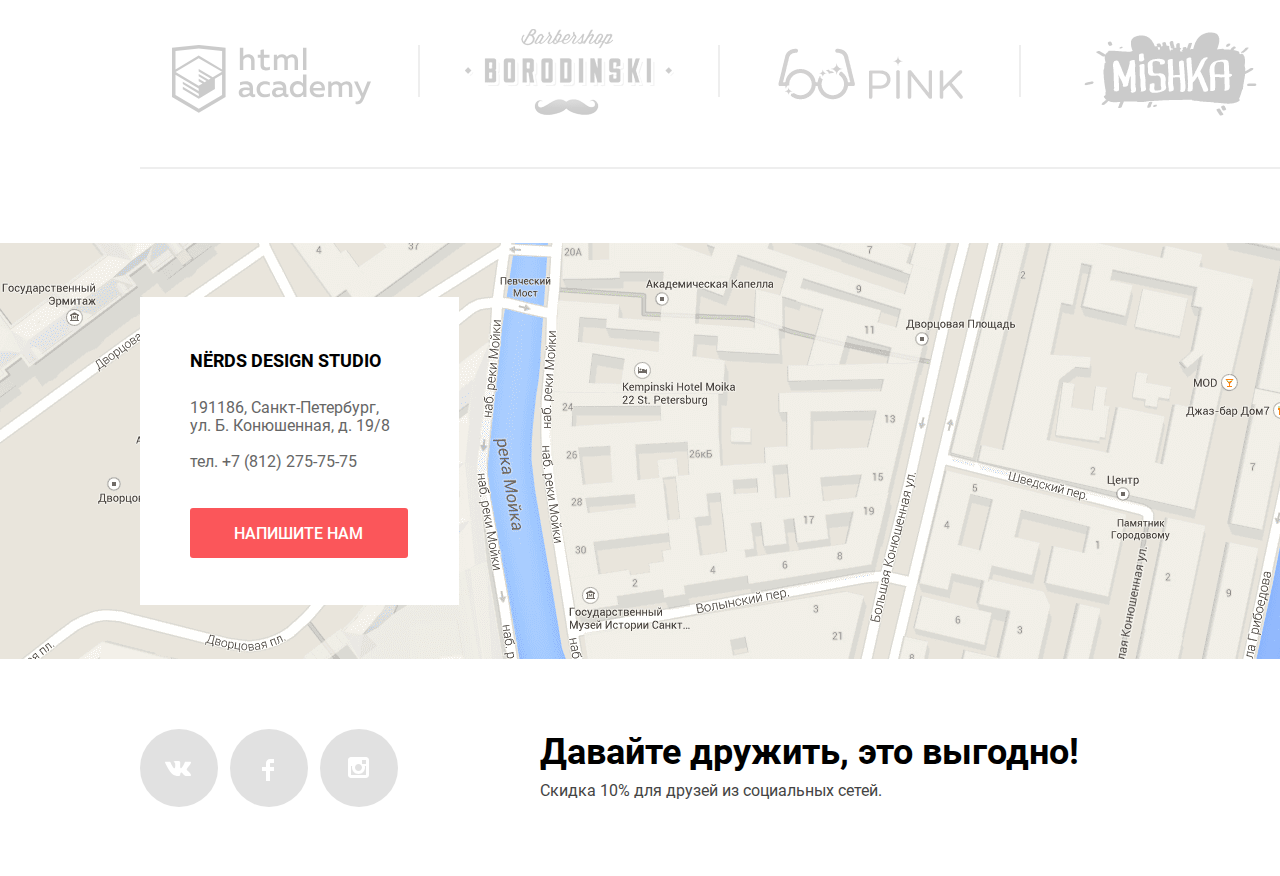
==== commit 39bdd7ac: "refinement of styling" ====
--- a/index.html
+++ b/index.html
@@ -15,6 +15,8 @@
     <nav class="main-navigation">
       <div class="container">
         <a class="main-header-logo" href="index.html">
+          <!-- <span class="visually-hidden">Логотип Дизайн-студии «Нёрдс»"</span>
+          <svg width="160" height="66" fill="none" xmlns="http://www.w3.org/2000/svg"><path fill-rule="evenodd" clip-rule="evenodd" d="M48.031 24.783c3.651 3.974 11.616.375 9.031-4.922-1.726-3.556-4.312-2.731-6.158-1.82-3.696 1.779-4.395 5.047-2.873 6.742zm-5.926-2.781c2.376 4.866-4.937 8.171-8.292 4.521-1.398-1.555-.755-4.56 2.636-6.193 1.697-.836 4.073-1.596 5.656 1.672zm115.831 28.372c-1.221.16-2.494.268-3.715.373l-.042.004v.056c-2.415 17.364-26.188 20.231-26.779 6.599-.269-6.167 11.593-7.95 23.398-9.088.209-5.407-3.565-4.195-8.15-2.722-4.819 1.548-10.533 3.383-13.458-1.879-5.019-9.025 14.632-17.938 16.728-16.102 6.353 5.562 3.482 6.591-1.191 8.267l-.188.068c-9.49 3.41-5.791 4.107-4.511 3.726 7.569-2.253 14.366-1.04 14.312 8.317.615-.051 1.217-.09 1.814-.13a88.814 88.814 0 001.943-.141c2.306-.215 2.467 2.435-.161 2.652zm-7.514.756c-9.124 1.028-17.013 2.436-16.153 5.355 1.716 5.573 13.577 6.818 16.153-5.355zm-32.632-16.9c-.815 5.65-.794 11.651-.112 11.688.334.019 2.304-.346 2.939-1.507.609-1.118 1.177-2.657 1.771-4.27 1.198-3.25 2.507-6.801 4.495-7.817 2.842-1.451-8.088-5.045-9.093 1.906zM28.883 62.666c-7.919 5.338-14.219 4.159-12.212-10.848 1.45-10.904-.948-11.521-3.122-9.442-2.845 2.697-4.628 9.723-4.684 16.412.258 1.607.593 3.2 1.004 4.776.334 1.63-4.907 3.315-7.974 1.011C.837 63.79 0 55.865 0 45.131c0-8.824 1.171-14.895 2.23-15.175 8.029-2.191 9.312 1.348 7.583 7.981a47.638 47.638 0 00-1.395 7.924c1.673-4.664 4.071-8.485 6.803-10.173 7.416-4.664 13.605-2.473 12.434 6.801-2.007 16.58-2.174 18.827-.39 17.535 2.231-1.574 3.68 1.238 1.618 2.642zm12.883 2.476c5.41.619 11.041-1.068 13.216-4.552 1.839-2.923.334-3.935-1.785-1.575-4.46 5.116-9.088 2.811-11.039-2.36l.502-.168c9.422-3.766 15.332-13.994 11.597-19.783-5.131-7.981-21.188-.844-23.196 10.341-1.84 10.341 2.955 17.254 10.705 18.097zm-.389-11.97c5.855-4.159 7.806-13.32 6.189-15.905-1.728-2.697-5.074 1.517-6.245 11.746-.111 1.461-.111 2.865.056 4.159zm35.748-2.121c2.063-.675 4.369-2.552 5.966-5.059.447-.703.823-1.335 1.339-2.98-.063.2-.039.108.02-.117.109-.409.334-1.262.37-1.624 0-.056.056-.339.112-.449 1.225-6.857-3.011-10.736-8.867-7.813-3.289 1.629-7.359 7.813-9.812 14.501.613-3.598 1.672-7.026 2.843-10.399 2.007-5.957-1.728-8.992-8.14-7.249-1.06.281-3.011 8.093-3.011 16.917 0 10.734.558 16.916 1.617 17.704 3.066 2.36 8.53.618 7.973-.956-.216-.598-.38-1.199-.542-1.797l-.016-.057c0-.169 0-.338-.055-.506-1.061-6.971 3.011-16.635 6.356-19.221.892-.731 2.118-.225 2.286 1.686-2.732 1.349-3.624 3.71-3.624 4.721 0 2.754 2.787 3.428 5.185 2.698z" fill="#000"/><path fill-rule="evenodd" clip-rule="evenodd" d="M113.207 27.161a87.304 87.304 0 00-1.115 7.531c-1.059 10.06-.612 18.996.613 22.986.726 2.137 3.457 4.946 6.078 2.023 2.843-3.203 5.967-1.349 2.174 2.416-2.34 2.305-6.689 3.878-11.039 3.428-3.123-.393-5.018-2.415-6.134-5.505-.444.898-.947 1.685-1.56 2.302-2.119 2.193-4.685 3.43-7.974 3.092-6.637-.73-10.538-7.923-8.699-18.153 1.952-10.791 11.319-14.725 16.728-11.857.112-1.349.223-2.699.335-4.104.028-.14.041-.281.055-.422.014-.14.028-.28.055-.421-1.645.362-3.3.68-4.962.956-23.975 3.99-15.722-15.569-9.868-20.683 6.636-5.733 7.36-1.855 5.297-.562-3.68 2.36-5.297 15.905 5.241 15.905 1.729 0 3.346-.112 4.962-.281 3.291-18.322 13.271-27.203 21.356-24.28 8.976 3.26 8.029 17.535-11.543 25.629zm-10.928 24.393c-.224-3.542-.224-7.532-.167-11.636 0-.26.015-.52.029-.773.014-.238.027-.47.027-.688-3.346-1.518-6.635 3.653-7.473 10.792-.946 8.373 2.788 12.813 4.908 10.791 1.617-1.631 2.453-6.803 2.676-8.486zm24.086-43.165c-1.784-2.642-8.307.562-12.098 14.332 9.535-4.554 13.326-12.422 12.098-14.332z" fill="#000"/></svg> -->
           <img src="img/nerds-logo.svg" width="160" height="65" alt="Логотип Дизайн-студии «Нёрдс»">
         </a>
         <ul class="site-navigation">
@@ -132,7 +134,7 @@
     <section class="main-partners">
       <h2 class="visually-hidden">Партнёры</h2>
       <ul class="partners">
-        <li class="item-partner item-partner-line">
+        <li class="item-partner">
           <a href="https://htmlacademy.ru">
             <img src="img/html-academy-logo.svg" width="199" height="68" alt="«хтмл академия»">
           </a>
@@ -147,7 +149,7 @@
             <img src="img/pink-logo.png" width="185" height="52" alt="«Пинк»">
           </a>
         </li>
-        <li class="item-partner">
+        <li class="item-partner item-partner-line">
           <a href="#">
             <img src="img/mishka.png" width="173" height="84" alt="«Мишка»">
           </a>
@@ -221,13 +223,17 @@
       </div>
       <div class="modal-comment-field modal-request-form">
         <label for="comment-field">Текст письма:</label>
-        <textarea name="comment" id="comment-field" rows="10">В свободной форме</textarea>
+        <textarea name="comment" id="comment-field" rows="10" placeholder="В свободной форме"></textarea>
       </div>
       <div class="modal-request-button">
         <input class="button button-modal" type="submit" value="Отправить">
       </div>
     </form>
-    <button class="modal-close" type="button" aria-label="Закрыть"></button>
+    <button class="modal-close" type="button" aria-label="Закрыть">
+      <svg width="21" height="21" viewBox="0 0 21 21" fill="none" xmlns="http://www.w3.org/2000/svg">
+        <path d="M13.3299 10.5005L20.7072 3.12321C21.0963 2.7317 21.0963 2.09952 20.7072 1.70801L19.292 0.291799C18.9005 -0.0972665 18.2683 -0.0972665 17.8768 0.291799L10.4995 7.67009L3.12221 0.2928C2.7307 -0.0962657 2.09852 -0.0962657 1.70701 0.2928L0.291799 1.70801C-0.0972665 2.09952 -0.0972665 2.7317 0.291799 3.12321L7.66909 10.5005L0.291799 17.8778C-0.0972665 18.2693 -0.0972665 18.9015 0.291799 19.293L1.70801 20.7082C2.09952 21.0973 2.7317 21.0973 3.12321 20.7082L10.5005 13.3309L17.8778 20.7082C18.2693 21.0973 18.9015 21.0973 19.293 20.7082L20.7082 19.293C21.0973 18.9015 21.0973 18.2693 20.7082 17.8778L13.3299 10.5005Z" fill="#FB565A"/>
+      </svg>
+    </button>
   </section>
 
 </body>
--- a/css/style.css
+++ b/css/style.css
@@ -1,32 +1,32 @@
 /* Fonts */
 
 @font-face {
-  font-family: 'Roboto';
+  font-family: "Roboto";
   font-style: normal;
   font-weight: 400;
-  src: local('Roboto'), local('Roboto-Regular'),
-       url('../fonts/roboto.woff2') format('woff2'), /* Super Modern Browsers */
-       url('../fonts/roboto.woff') format('woff'); /* Modern Browsers */
+  src: local("Roboto"), local("Roboto-Regular"),
+       url("../fonts/roboto.woff2") format("woff2"), /* Super Modern Browsers */
+       url("../fonts/roboto.woff") format("woff"); /* Modern Browsers */
   font-display: swap;
 }
 
 @font-face {
-  font-family: 'Roboto';
+  font-family: "Roboto";
   font-style: normal;
   font-weight: 500;
-  src: local('Roboto Medium'), local('Roboto-Medium'),
-       url('../fonts/robotomedium.woff2') format('woff2'), /* Super Modern Browsers */
-       url('../fonts/robotomedium.woff') format('woff'); /* Modern Browsers */
+  src: local("Roboto Medium"), local("Roboto-Medium"),
+       url("../fonts/robotomedium.woff2") format("woff2"), /* Super Modern Browsers */
+       url("../fonts/robotomedium.woff") format("woff"); /* Modern Browsers */
   font-display: swap;
 }
 
 @font-face {
-  font-family: 'Roboto';
+  font-family: "Roboto";
   font-style: normal;
   font-weight: 700;
-  src: local('Roboto Bold'), local('Roboto-Bold'),
-       url('../fonts/robotobold.woff2') format('woff2'), /* Super Modern Browsers */
-       url('../fonts/robotobold.woff') format('woff'); /* Modern Browsers */
+  src: local("Roboto Bold"), local("Roboto-Bold"),
+       url("../fonts/robotobold.woff2") format("woff2"), /* Super Modern Browsers */
+       url("../fonts/robotobold.woff") format("woff"); /* Modern Browsers */
   font-display: swap;
 }
 
@@ -86,7 +86,7 @@
   min-width: 1200px;
   margin: 0;
   padding: 0;
-  font-family: 'Roboto', Arial, sans-serif;
+  font-family: "Roboto", Arial, sans-serif;
   font-size: 16px;
   line-height: 24px;
   font-weight: 400;
@@ -272,16 +272,11 @@
   color: var(--basic-red);
 }
 
-/* Неменяется лого */
-.main-header-logo img::after:active {
-  content: "";
-  position: absolute;
-  width: 160px;
-  height: 65px;
-  background-image: url("../img/nerds-logo-before.svg");
-  background-repeat: no-repeat;
-  background-position: 0 0;
-}
+/* Неменяется лого
+
+.main-header-logo:active img {
+  opacity: 0.3;
+} */
 
 .site-navigation a:active,
 .cart-navigation a:active {
@@ -631,7 +626,7 @@
   padding-left: 4px;
 }
 
-.item-partner::after {
+.item-partner:not(:last-child)::after {
   content: "";
   position: absolute;
   top: 60px;
@@ -1015,48 +1010,25 @@
   cursor: pointer;
 }
 
-.control-current {
-  color: black;
-}
-
-
-
-/* .sort-control-min,
-.sort-control-max {
-  position: relative;
-  list-style: none;
-} */
-
-/* .sort-control-min::after {
-  position: absolute;
-  content: "";
-  top: 11px;
-  left: 7px;
-  border: 6px solid transparent;
-  border-top: 10px solid var(--special-black);
-  opacity: 0.5;
-  cursor: pointer;
-  outline: 5px solid  rgba(10, 255, 2, 0.3);
-  outline-offset: -5px;
-} */
-
-/* .sort-control-max::after {
-  position: absolute;
-  content: "";
-  top: 5px;
-  left: 37px;
-  border: 6px solid transparent;
-  border-bottom: 10px solid var(--special-black);
-  opacity: 0.5;
-  cursor: pointer;
-} */
-
-/* .sort-control-min::after:hover,
-.sort-control-max::after,
-.sort-control-min::after:focus,
-.sort-control-max::after {
-  border-color: var(--special---special-gray-sort);
-} */
+.control-min path,
+.control-max path {
+  fill: var(--special-gray-sort);
+  opacity: 0.1;
+}
+
+
+.control-current svg path {
+  fill: var(--special-black);
+  opacity: 1;
+}
+
+.control-min path:hover,
+.control-min path:focus,
+.control-max path:hover,
+.control-max path:focus  {
+  fill: var(--special-gray-sort);
+  opacity: 1;
+}
 
 /* Catalog */
 
@@ -1071,7 +1043,7 @@
   flex-wrap: wrap;
   width: 760px;
   margin-top: 30px;
-  margin-bottom: 30px;
+  margin-bottom: 27px;
   padding: 0;
   list-style: none;
   /* Скрыл рамки */
@@ -1090,7 +1062,8 @@
   outline-offset: -5px; */
 }
 
-.catalog-item:nth-child(2n) {
+.catalog-item:nth-child(2n),
+.catalog-item:last-child {
   margin-right: 0px;
 }
 
@@ -1099,7 +1072,12 @@
   height: 40px;
 }
 
+.catalog-item-strip path{
+  opacity: 0.1;
+}
+
 .catalog-item .catalog-item-link {
+  position: relative;
   width: 360px;
   height: 580px;
   background-color: var(--special-white-smoke);
@@ -1110,9 +1088,19 @@
   outline-offset: -5px; */
 }
 
-.catalog-item-current {
+.catalog-item:hover .catalog-item-sample,
+.catalog-item:focus .catalog-item-sample {
+  display: block;
+}
+
+.catalog-item:hover .catalog-item-link,
+.catalog-item:focus .atalog-item-link {
   box-shadow: 0px 6px 15px rgba(0, 1, 1, 0.25);
-  border-radius: 5px;
+}
+
+.catalog-item:hover path,
+.catalog-item:focus path {
+  opacity: 1;
 }
 
 .catalog-item-link img {
@@ -1121,27 +1109,37 @@
 }
 
 .catalog-item-sample {
-  position: absolute;
-  bottom: 0px;
+  display: none;
+  position: absolute;
+  bottom: -1px;
   width: 360px;
   height: 231px;
   text-align: center;
   background-color: var(--basic-whisper);
-}
-
-.catalog-item-sample h3 {
-  margin-top: 20px;
-  margin-bottom: 6px;
-  padding: 8px;
+  border-radius: 0 0 5px 5px;
+}
+
+.catalog-item-sample .catalog-item-name {
+  padding-top: 8px;
+  padding-bottom: 8px;
+  text-decoration: none;
+  box-sizing: border-box;
+  /* outline: 5px solid  rgba(2, 6, 255, 0.3);
+  outline-offset: -5px; */
+}
+
+.catalog-item-name h3 {
+  margin-top: 27px;
+  padding: 0;
   font-size: 18px;
   line-height: 30px;
   font-weight: 700;
   text-transform: uppercase;
   color: var(--basic-black);
-  box-sizing: border-box;
   /* outline: 5px solid  rgba(2, 6, 255, 0.3);
   outline-offset: -5px; */
 }
+
 
 .catalog-item-sample h3:hover,
 .catalog-item-sample h3:focus {
@@ -1155,8 +1153,8 @@
 }
 
 .catalog-item-sample p {
-  margin: 0;
-  margin-bottom: 32px;
+  margin-top: -5px;
+  margin-bottom: 34px;
   line-height: 18px;
   color: var(--basic-dim-gray);
   /* outline: 5px solid  rgba(2, 6, 255, 0.3);
@@ -1234,10 +1232,14 @@
 .pagination-item-current a:active {
   background-color: var(--special-light-gray);
   box-shadow: inset 0px 3px 0px var(--special-dark);
- }  /*Принажатии кнопки, хочеться болле т>мный фон. Меня вводит сомнения как работает свойство mix-blend-mode*/
-
- .pagination-item:last-child a:hover,
- .pagination-item:last-child a:focus{
+ }
+
+ .pagination-item span:active {
+   opacity: 0.3;
+ }
+
+.pagination-item:last-child a:hover,
+.pagination-item:last-child a:focus{
   padding: 17px 77px 15px 78px;
   background-color: var(--special-gainsboro);
   border: none;
@@ -1268,7 +1270,7 @@
   width: 1440px;
   height: 416px;
   margin: 0 auto;
-  background-image: url("../img/map.png"); /* Нужно оцентрировать карту */
+  background-image: url("../img/map.png");
   background-position: center;
   background-repeat: no-repeat;
   /* Скрыл рамки */
@@ -1514,6 +1516,7 @@
   display: flex;
   width: 88px;
   justify-content: space-between;
+  z-index: 1;
 }
 
 .slider-controls .button-controls-slider {
@@ -1565,6 +1568,7 @@
   width: 761px;
   height: 441px ;
   padding: 64px 100px 84px;
+  z-index: 10;
   /* outline: 5px solid var(--grid-myrtle);
   outline-offset: -5px; */
 }
@@ -1599,6 +1603,7 @@
 
 .modal-request-form input,
 .modal-request-form textarea {
+  padding-left: 15px;
   font-size: 16px;
   line-height: 18px;
   font-weight: 400;
@@ -1606,6 +1611,11 @@
   opacity: 0.5;
 }
 
+.modal-request-form textarea {
+  padding-top: 15px;
+}
+
+
 .modal-request-form input,
 .modal-request-form textarea {
   border: 2px solid var(--special-pattens-blue);
@@ -1668,38 +1678,22 @@
 
 .modal-close {
   position: absolute;
-  top: 74px;
-  right: 91px;
+  top: 76px;
+  right: 97px;
   width: 21px;
   height: 21px;
   background-color: transparent;
-  border: 0;
+  border: none;
   cursor: pointer;
 }
 
-.modal-close::before,
-.modal-close::after {
-  content: "";
-  position: absolute;
-  top: 12px;
-  left: -3px;
-  width: 27px;
-  height: 3px;
-  /* background-color: red; */
-  background: var(--basic-red);
+.modal-close path:hover ,
+.modal-close path:focus {
+  fill: var(--basic-red);
   opacity: 0.3;
 }
 
-.modal-close::before {
-  transform: rotate(45deg);
-}
-
-.modal-close::after {
-  transform: rotate(-45deg);
-}
-
-/* Незнаю как сделать focus */
-/* .modal-close:hover,
-.modal-close:focus {
-  opacity: 1;
-} */
+.modal-close path:active {
+  fill: var(--basic-red);
+  opacity: 0.1;
+}
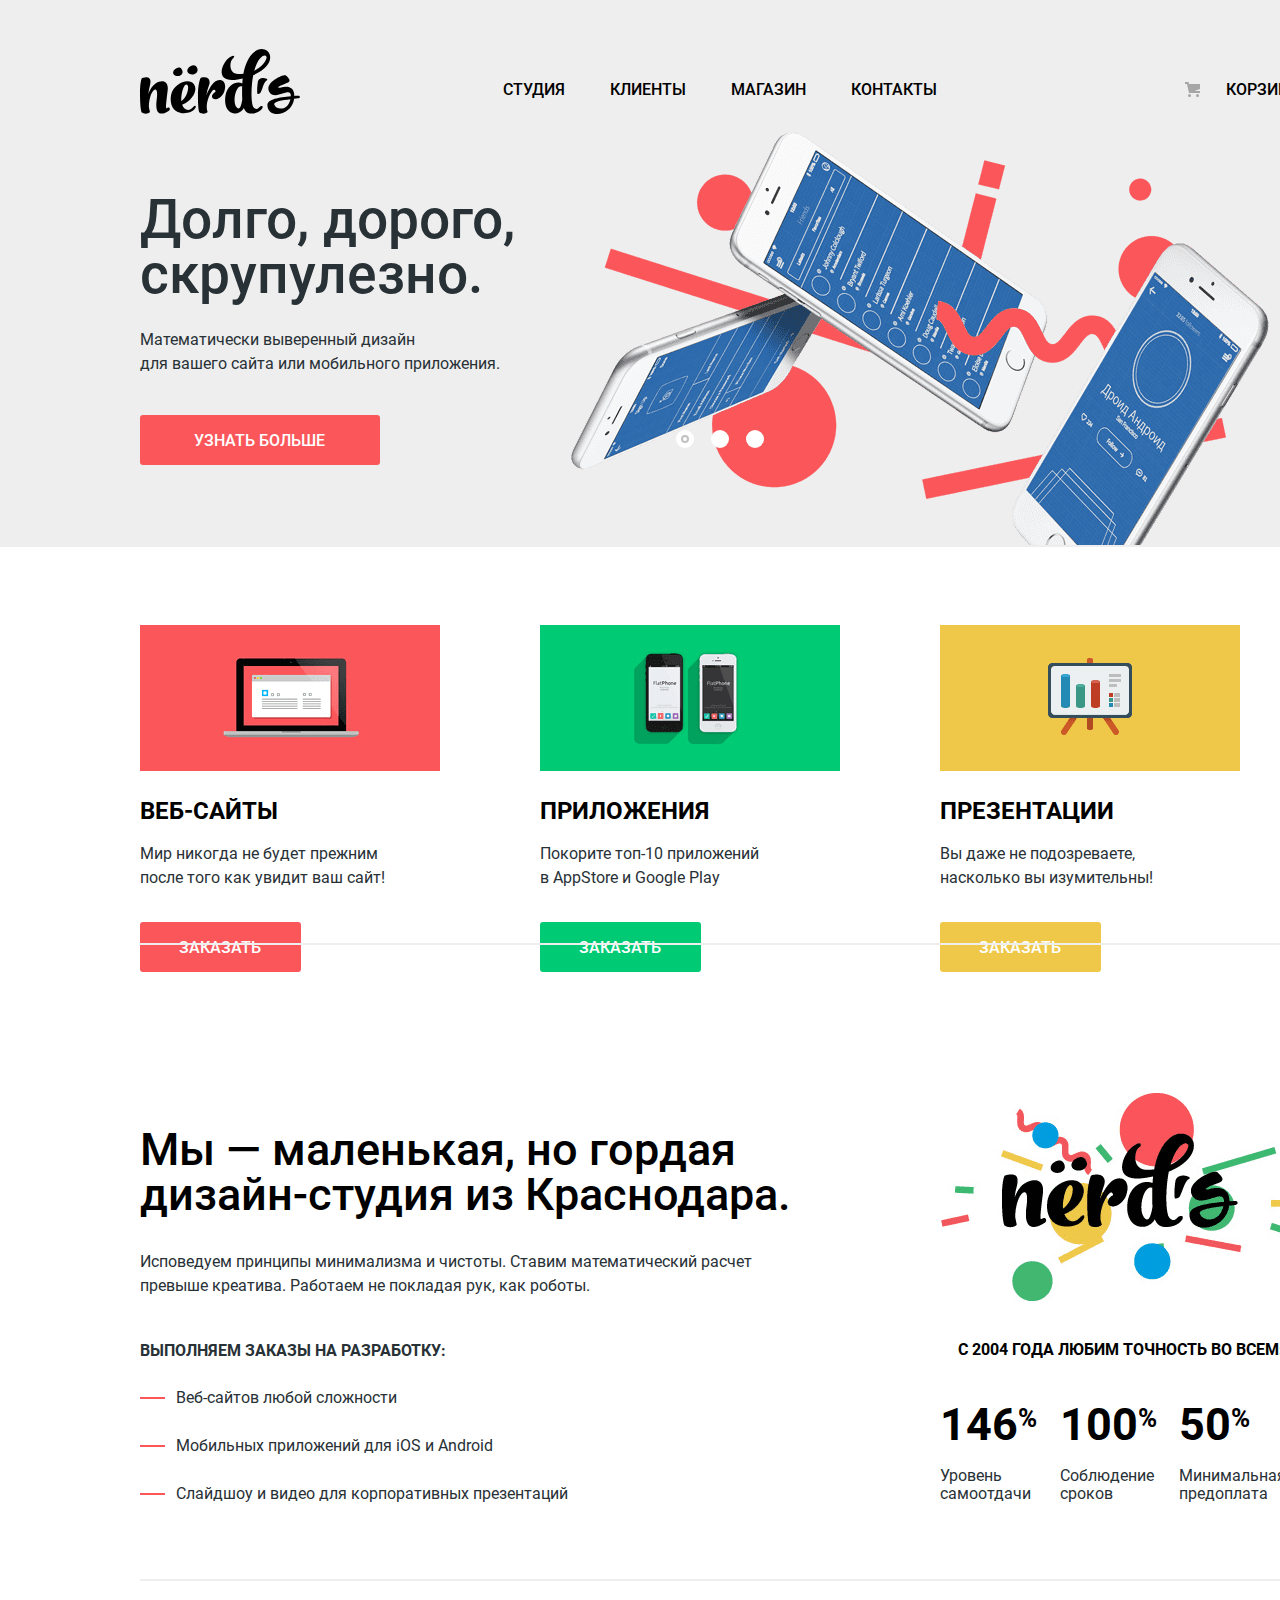
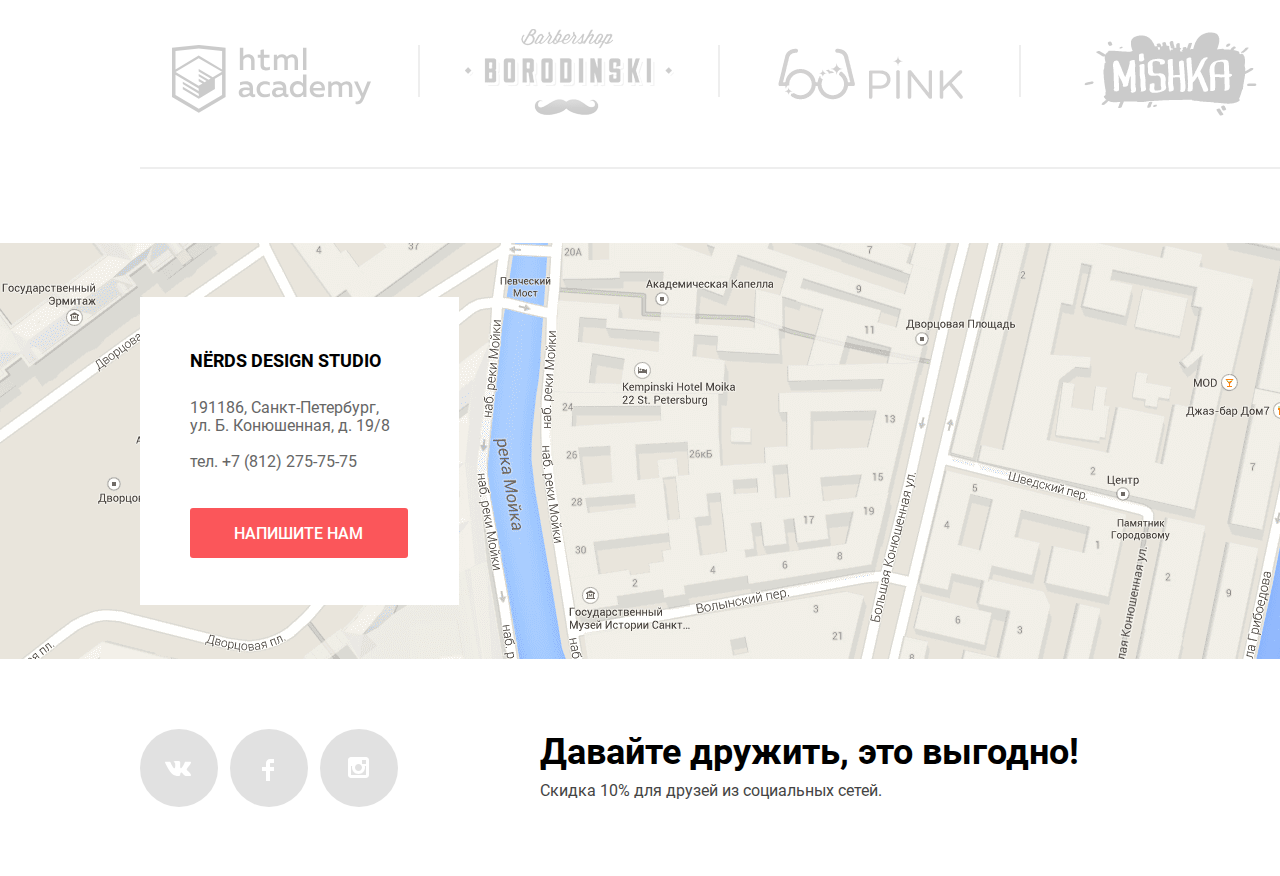
==== commit 38fc3320: "created js" ====
--- a/index.html
+++ b/index.html
@@ -162,8 +162,7 @@
   <footer class="main-footer">
     <div class="container-footer">
       <section class="location">
-        <iframe src="https://www.google.com/maps/embed?pb=!1m14!1m8!1m3!1d1012.2832715306829!2d30.319557101840715!3d59.93825436042397!3m2!1i1024!2i768!4f13.1!3m3!1m2!1s0x4696310fca145cc1%3A0x42b32648d8238007!2z0JHQvtC70YzRiNCw0Y8g0JrQvtC90Y7RiNC10L3QvdCw0Y8g0YPQuy4sIDE5LzgsINCh0LDQvdC60YIt0J_QtdGC0LXRgNCx0YPRgNCzLCDQoNC-0YHRgdC40Y8sIDE5MTE4Ng!5e0!3m2!1sru!2slv!4v1604712400113!5m2!1sru!2slv" width="1440" height="416" frameborder="0" style="border:0;" allowfullscreen="" aria-hidden="false" tabindex="0"></iframe>
-      <div class="location-company">
+        <iframe src="https://www.google.com/maps/embed?pb=!1m18!1m12!1m3!1d1998.6037872533277!2d30.320858716096975!3d59.93871648187614!2m3!1f0!2f0!3f0!3m2!1i1024!2i768!4f13.1!3m3!1m2!1s0x4696310fca145cc1%3A0x42b32648d8238007!2z0JHQvtC70YzRiNCw0Y8g0JrQvtC90Y7RiNC10L3QvdCw0Y8g0YPQuy4sIDE5LzgsINCh0LDQvdC60YIt0J_QtdGC0LXRgNCx0YPRgNCzLCDQoNC-0YHRgdC40Y8sIDE5MTE4Ng!5e0!3m2!1sru!2slv!4v1605098906883!5m2!1sru!2slv" width="600" height="450" frameborder="0" style="border:0;" allowfullscreen="" aria-hidden="false" tabindex="0"></iframe>      <div class="location-company">
         <h2 class="visually-hidden">Как нас найти</h2>
         <p class="location-name">NЁRDS DESIGN STUDIO</p>
         <p class="location-address">191186, Санкт-Петербург,<br> ул. Б. Конюшенная, д. 19/8</p>
@@ -209,7 +208,7 @@
     </div>
   </footer>
 
-  <section class="modal modal-request">
+  <section class="modal modal-request modal-show">
     <h2 class="visually-hidden"></h2>
     <p class="modal-description">Напишите нам</p>
     <form class="request-form" action="https://echo.htmlacademy.ru" method="post">
@@ -236,6 +235,8 @@
     </button>
   </section>
 
+  <script src="/js/request.js"></script>
+
 </body>
 
 </html>
--- a/css/style.css
+++ b/css/style.css
@@ -1559,6 +1559,10 @@
   filter: drop-shadow(0px 4px 4px rgba(0, 0, 0, 0.25));
 }
 
+.modal-show {
+  display: block;
+}
+
 /* Modal login */
 
 .modal-request {
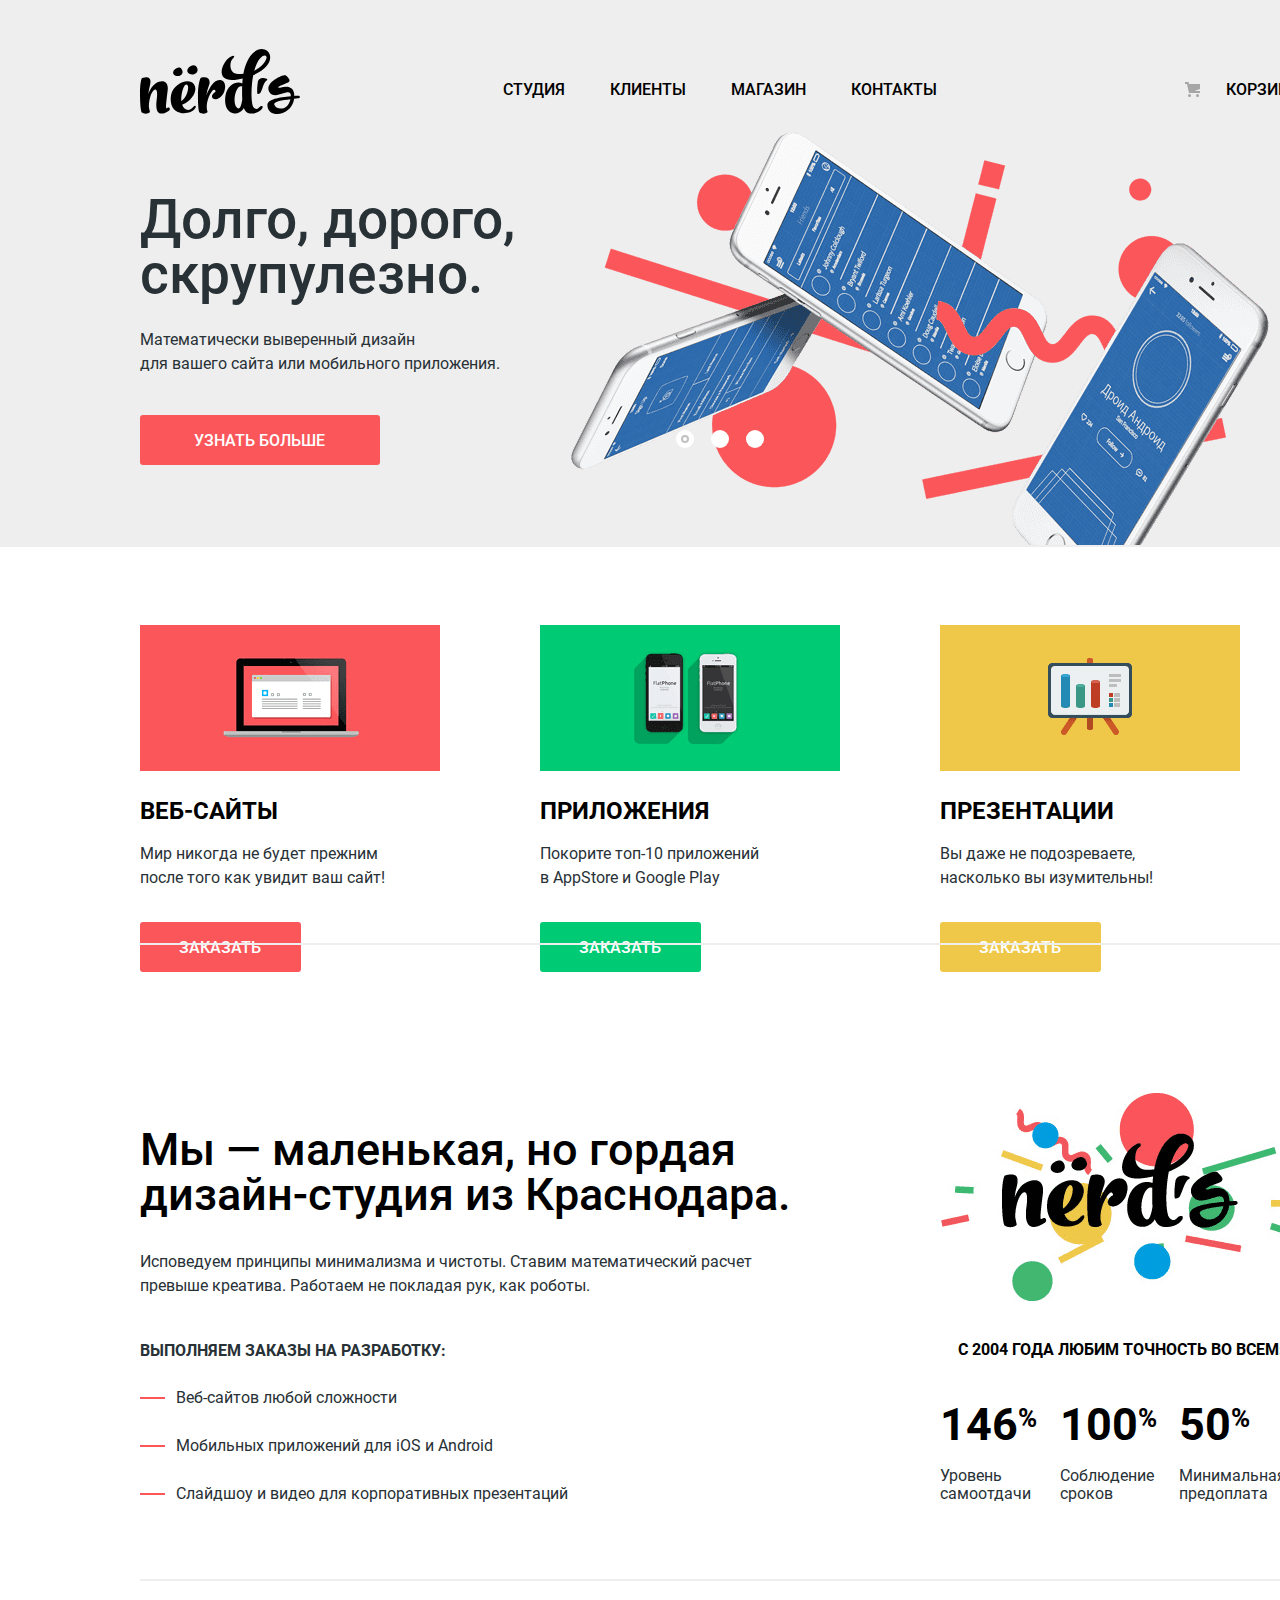
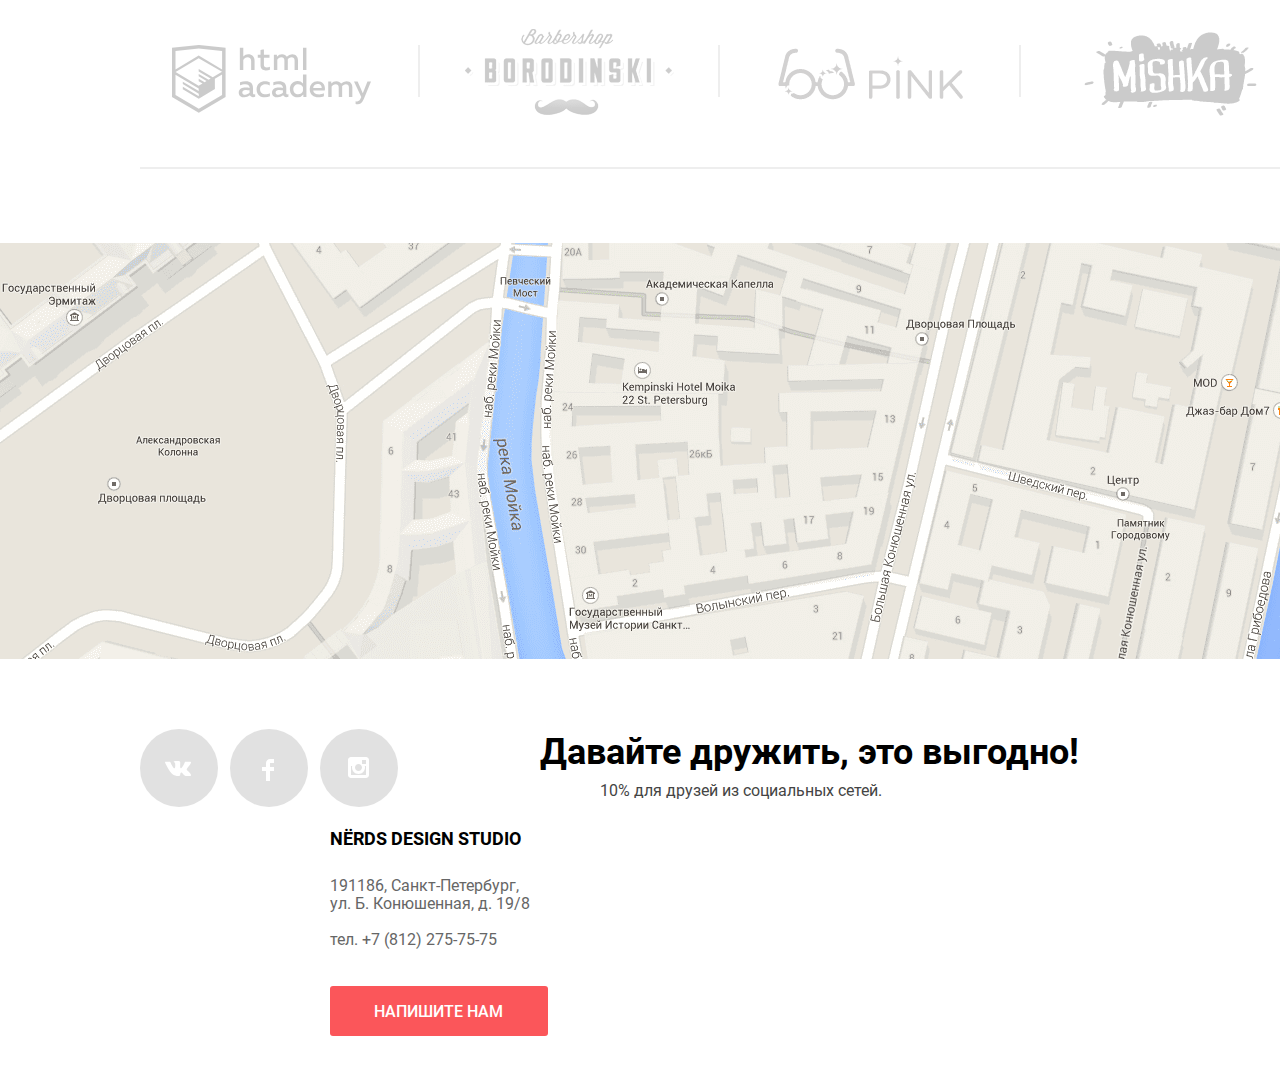
==== commit fb840238: "created" ====
--- a/index.html
+++ b/index.html
@@ -162,13 +162,16 @@
   <footer class="main-footer">
     <div class="container-footer">
       <section class="location">
-        <iframe src="https://www.google.com/maps/embed?pb=!1m18!1m12!1m3!1d1998.6037872533277!2d30.320858716096975!3d59.93871648187614!2m3!1f0!2f0!3f0!3m2!1i1024!2i768!4f13.1!3m3!1m2!1s0x4696310fca145cc1%3A0x42b32648d8238007!2z0JHQvtC70YzRiNCw0Y8g0JrQvtC90Y7RiNC10L3QvdCw0Y8g0YPQuy4sIDE5LzgsINCh0LDQvdC60YIt0J_QtdGC0LXRgNCx0YPRgNCzLCDQoNC-0YHRgdC40Y8sIDE5MTE4Ng!5e0!3m2!1sru!2slv!4v1605098906883!5m2!1sru!2slv" width="600" height="450" frameborder="0" style="border:0;" allowfullscreen="" aria-hidden="false" tabindex="0"></iframe>      <div class="location-company">
-        <h2 class="visually-hidden">Как нас найти</h2>
-        <p class="location-name">NЁRDS DESIGN STUDIO</p>
-        <p class="location-address">191186, Санкт-Петербург,<br> ул. Б. Конюшенная, д. 19/8</p>
-        <p><a class="contacts-phone" href="tel:+78122757575">тел. +7 (812) 275-75-75</a></p>
-        <button class="button button-location" type="button"><span>Напишите нам</span></button>
-      </div>
+        <div class="container">
+          <iframe src="https://www.google.com/maps/embed?pb=!1m18!1m12!1m3!1d1998.6037872533277!2d30.320858716096975!3d59.93871648187614!2m3!1f0!2f0!3f0!3m2!1i1024!2i768!4f13.1!3m3!1m2!1s0x4696310fca145cc1%3A0x42b32648d8238007!2z0JHQvtC70YzRiNCw0Y8g0JrQvtC90Y7RiNC10L3QvdCw0Y8g0YPQuy4sIDE5LzgsINCh0LDQvdC60YIt0J_QtdGC0LXRgNCx0YPRgNCzLCDQoNC-0YHRgdC40Y8sIDE5MTE4Ng!5e0!3m2!1sru!2slv!4v1605098906883!5m2!1sru!2slv" height="450" style="border:0;" allowfullscreen="" aria-hidden="false" tabindex="0"></iframe>
+          <div class="location-company">
+            <h2 class="visually-hidden">Как нас найти</h2>
+            <p class="location-name">NЁRDS DESIGN STUDIO</p>
+            <p class="location-address">191186, Санкт-Петербург,<br> ул. Б. Конюшенная, д. 19/8</p>
+            <p><a class="contacts-phone" href="tel:+78122757575">тел. +7 (812) 275-75-75</a></p>
+            <button class="button button-location" type="button"><span>Напишите нам</span></button>
+          </div>
+        </div>
       </section>
     </div>
     <div class="container-footer">
@@ -208,21 +211,21 @@
     </div>
   </footer>
 
-  <section class="modal modal-request modal-show">
+  <section class="modal modal-request">
     <h2 class="visually-hidden"></h2>
     <p class="modal-description">Напишите нам</p>
     <form class="request-form" action="https://echo.htmlacademy.ru" method="post">
       <div class="modal-name modal-request-form">
         <label for="name">Ваше имя:</label>
-        <input type="text" id="name"  placeholder="Имя Фамилия" autocomplete="on">
+        <input type="text" id="name"  placeholder="Имя Фамилия" autocomplete="on" required>
       </div>
       <div class="modal-email modal-request-form">
         <label for="email">Ваш email:</label>
-        <input type="email" id="email" name="email" placeholder="email@example.com" autocomplete="on">
+        <input type="email" id="email" name="email" placeholder="email@example.com" autocomplete="on" required>
       </div>
       <div class="modal-comment-field modal-request-form">
         <label for="comment-field">Текст письма:</label>
-        <textarea name="comment" id="comment-field" rows="10" placeholder="В свободной форме"></textarea>
+        <textarea name="comment" id="comment-field" rows="10" placeholder="В свободной форме" required></textarea>
       </div>
       <div class="modal-request-button">
         <input class="button button-modal" type="submit" value="Отправить">
@@ -235,7 +238,7 @@
     </button>
   </section>
 
-  <script src="/js/request.js"></script>
+  <script src="js/request.js"></script>
 
 </body>
 
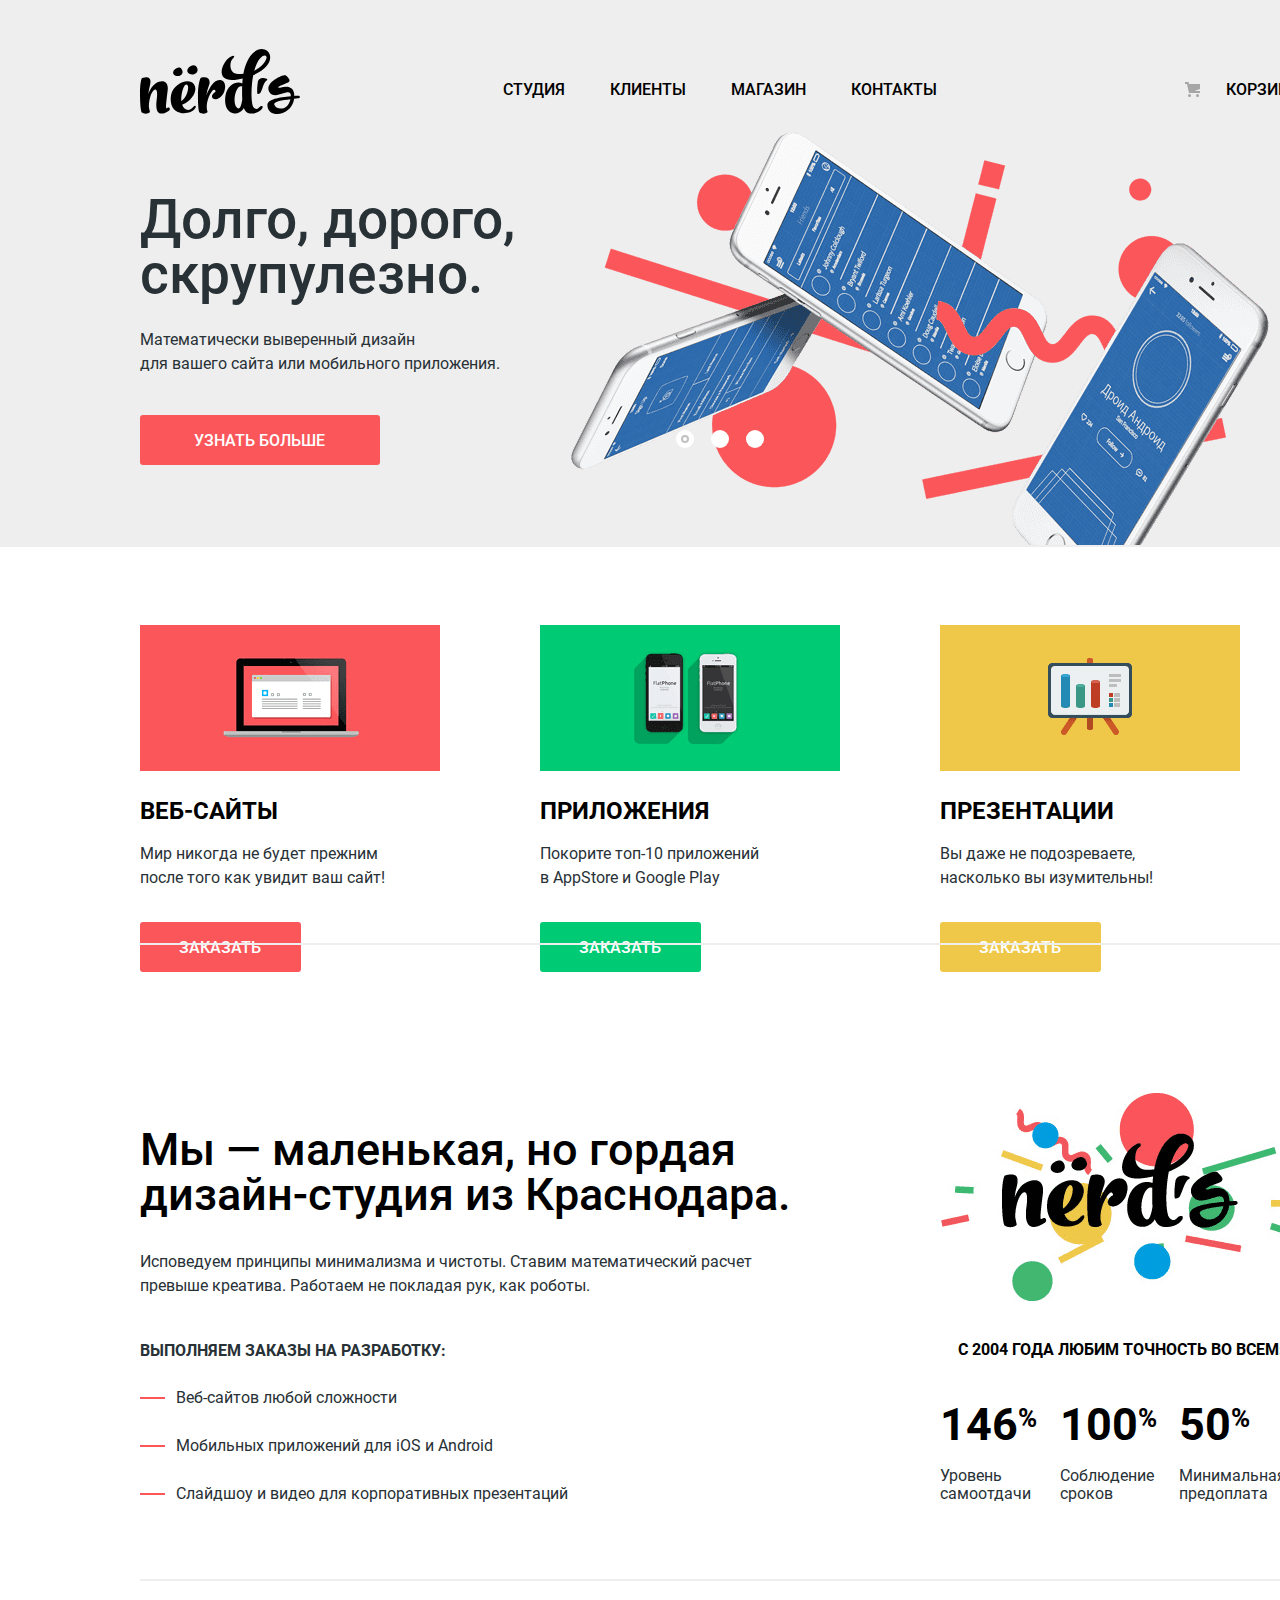
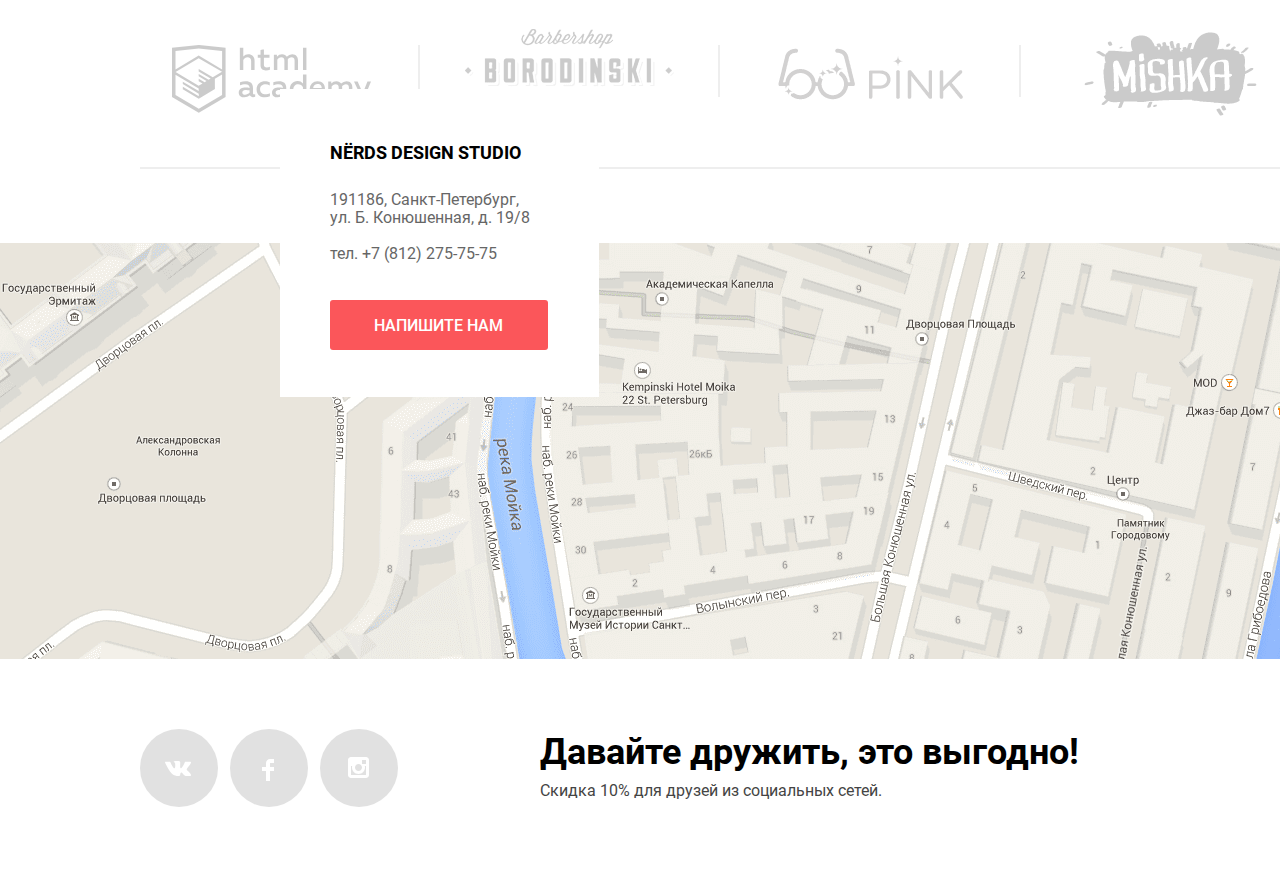
==== commit 3bc5d3b8: "made" ====
--- a/index.html
+++ b/index.html
@@ -162,8 +162,7 @@
   <footer class="main-footer">
     <div class="container-footer">
       <section class="location">
-        <div class="container">
-          <iframe src="https://www.google.com/maps/embed?pb=!1m18!1m12!1m3!1d1998.6037872533277!2d30.320858716096975!3d59.93871648187614!2m3!1f0!2f0!3f0!3m2!1i1024!2i768!4f13.1!3m3!1m2!1s0x4696310fca145cc1%3A0x42b32648d8238007!2z0JHQvtC70YzRiNCw0Y8g0JrQvtC90Y7RiNC10L3QvdCw0Y8g0YPQuy4sIDE5LzgsINCh0LDQvdC60YIt0J_QtdGC0LXRgNCx0YPRgNCzLCDQoNC-0YHRgdC40Y8sIDE5MTE4Ng!5e0!3m2!1sru!2slv!4v1605098906883!5m2!1sru!2slv" height="450" style="border:0;" allowfullscreen="" aria-hidden="false" tabindex="0"></iframe>
+         <div class="container">
           <div class="location-company">
             <h2 class="visually-hidden">Как нас найти</h2>
             <p class="location-name">NЁRDS DESIGN STUDIO</p>
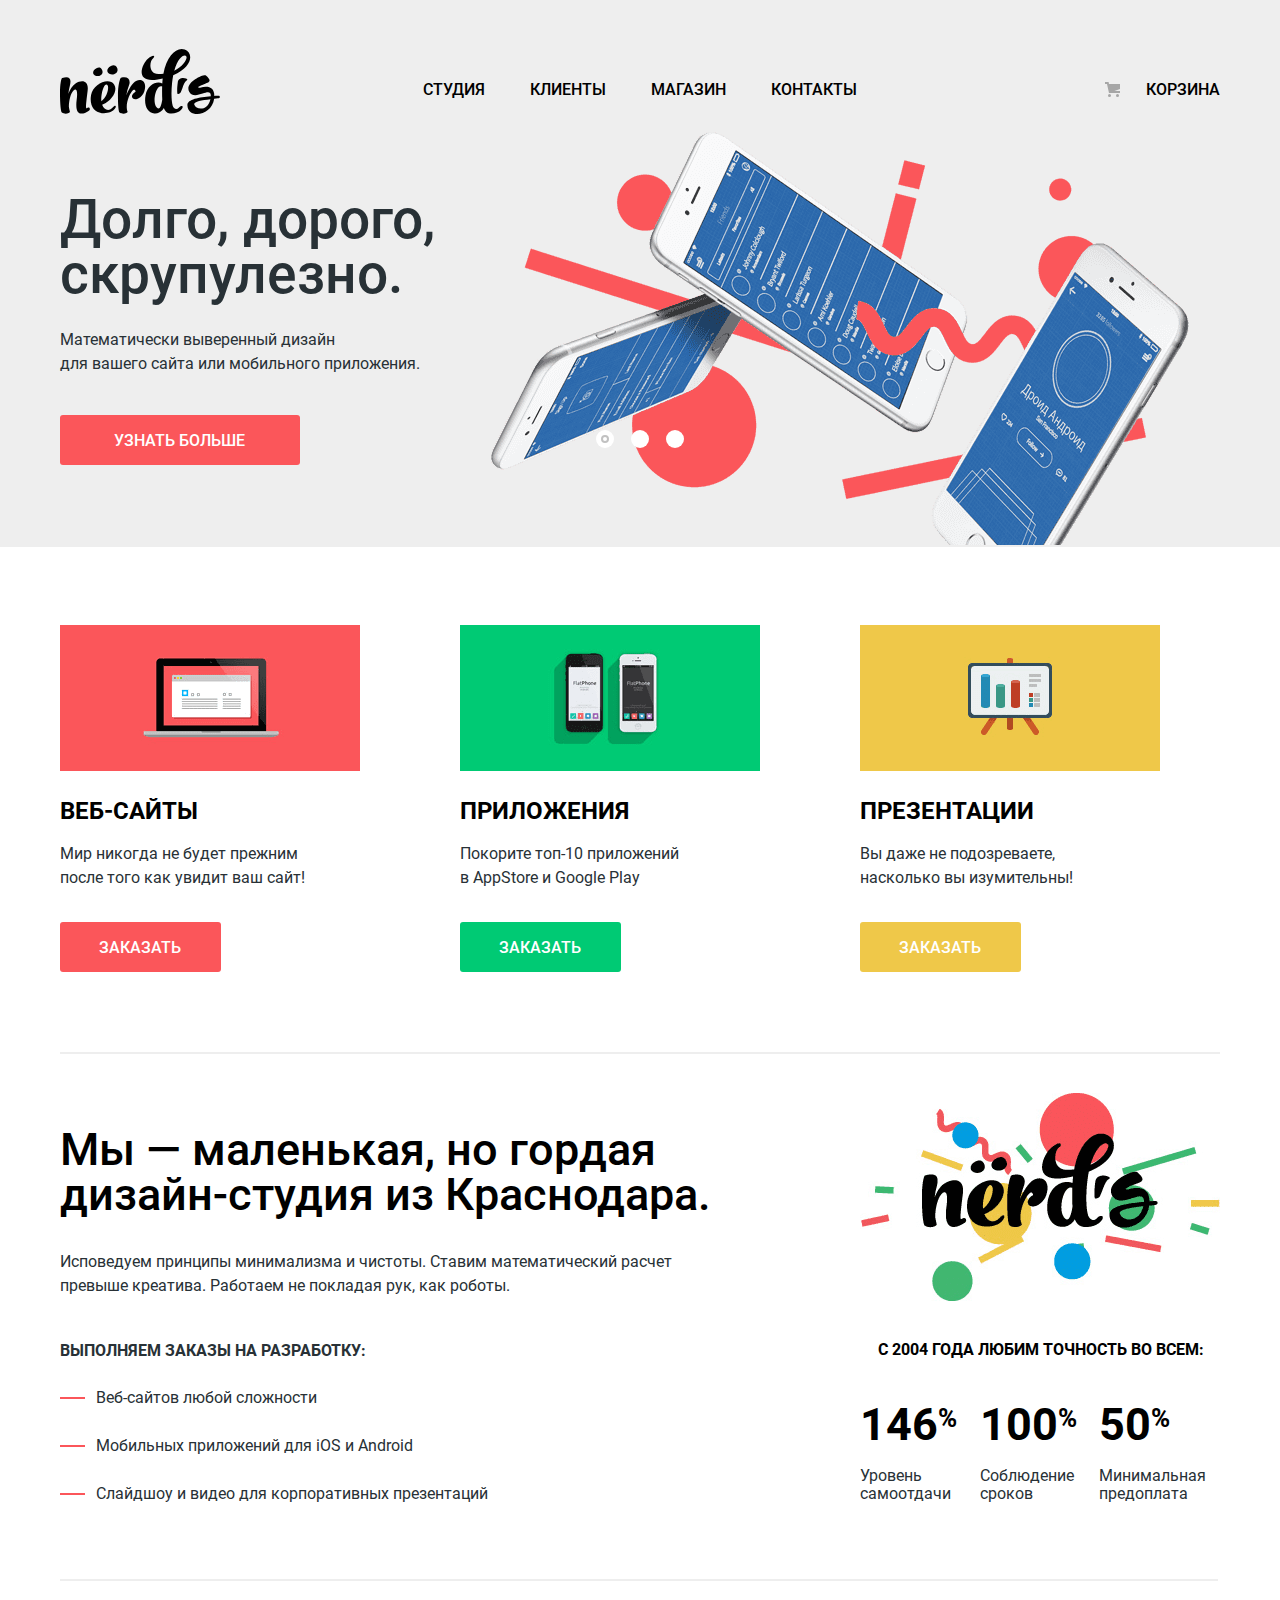
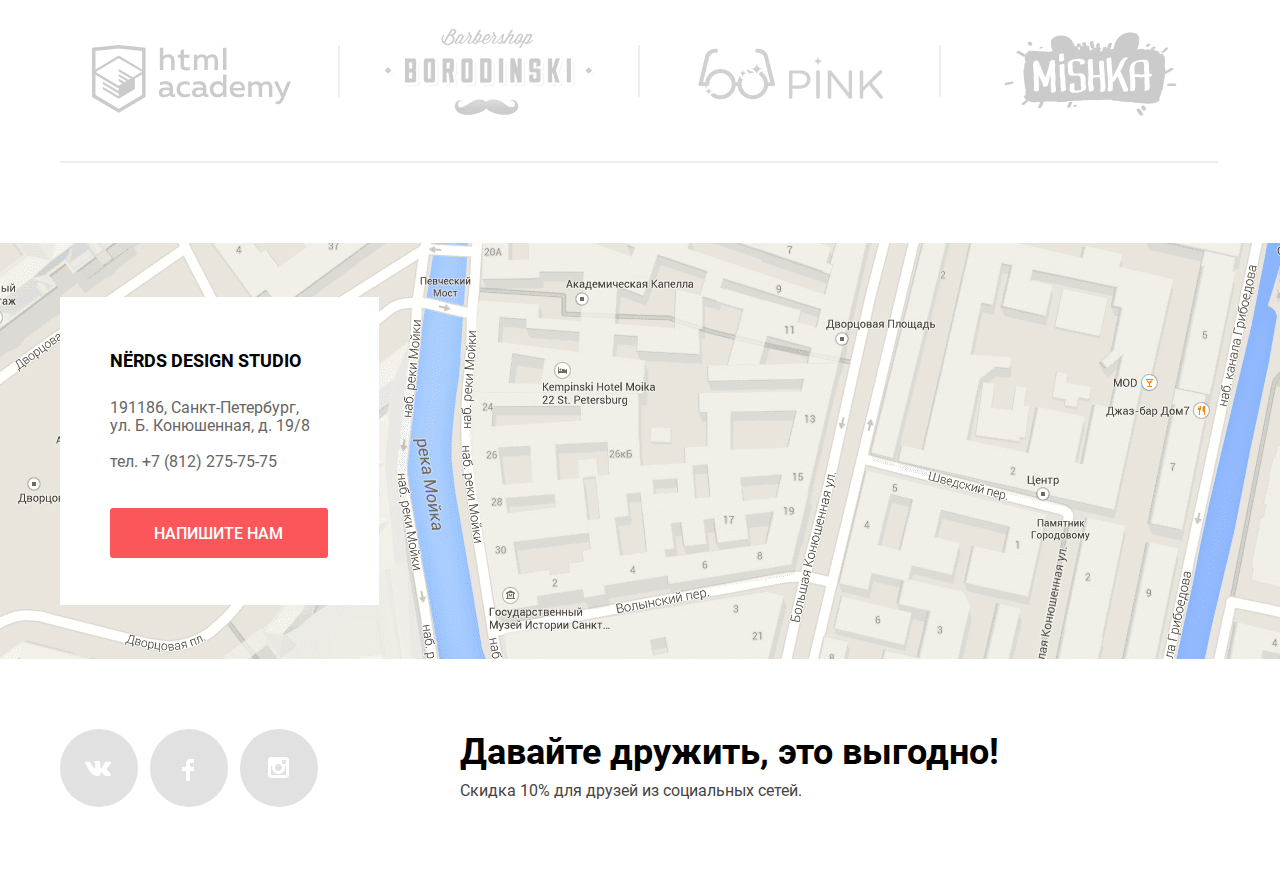
==== commit 4e4ba046: "color" ====
--- a/index.html
+++ b/index.html
@@ -6,7 +6,7 @@
   <title>Дизайн-студия «Нёрдс»</title>
   <!-- <link rel="stylesheet" href="https://fonts.googleapis.com/css2?family=Roboto:wght@400;500;700&display=swap"> -->
   <link rel="stylesheet" href="css/normalize.css">
-  <link rel="stylesheet" href="css/style.css">
+  <link rel="stylesheet" href="css/min.style.css">
 </head>
 
 <body class="page-body">
@@ -237,7 +237,7 @@
     </button>
   </section>
 
-  <script src="js/request.js"></script>
+  <script src="js/min.request.js"></script>
 
 </body>
 
--- a/css/min.style.css
+++ b/css/min.style.css
@@ -0,0 +1 @@
+@font-face{font-family:"Roboto";font-style:normal;font-weight:400;src:local("Roboto"),local("Roboto-Regular"),url(../fonts/roboto.woff2) format("woff2"),url(../fonts/roboto.woff) format("woff");font-display:swap}@font-face{font-family:"Roboto";font-style:normal;font-weight:500;src:local("Roboto Medium"),local("Roboto-Medium"),url(../fonts/robotomedium.woff2) format("woff2"),url(../fonts/robotomedium.woff) format("woff");font-display:swap}@font-face{font-family:"Roboto";font-style:normal;font-weight:700;src:local("Roboto Bold"),local("Roboto-Bold"),url(../fonts/robotobold.woff2) format("woff2"),url(../fonts/robotobold.woff) format("woff");font-display:swap}:root{--basic-black: #000000;--basic-cod-gray: #283136;--basic-charcoal: #444444;--basic-dim-gray: #666666;--basic-whisper: #EEEEEE;--basic-white: #FFFFFF;--basic-red: #FB565A;--basic-jade: #00CA74;--basic-golden: #EFC849;--special-dark: rgba(0, 1, 1, 0.1);--special-gray: rgba(0,0,0,0.3);--special-white: rgba(0, 0, 0, 0.0001);--special-shadow: rgba(0, 0, 0, 0.15);--special-shadow-madal: rgba(0, 0, 0, 0.25);--special-black: #231F20;--special-matterhorn: #4D4D4D;--special-gray-sort: #A6A6A6;--special-pattens-blue: #D7DCDE;--special-white-smoke: rgba(242,242,242,1);--special-dark-red: #E74246;--special-extra-dark-red: #D7373B;--special-jade: #00ca74;--special-dark-jade: #00BC6C;--special-extra-dark-jade: #00AA62;--special-dark-golden: #EAB534;--special-extra-dark-golden: #E5A722;--specila-pattens-blue: #D7DCDF;--special-gainsboro: #DFDFDF;--special-light-gray: #D5D5D5;--special-dark-gray: #ABABAB;--special-border-gray: #DBDBDB;--special-popup-gray: #C1C1C1;--special-gradient-gray: #E1E1E1;--special-gradient-red: #E74246;--special-gradient-dark-red: #D7373B;--special-wild-watermelon:rgba(251, 86, 90, 0.3)}body{min-width:1200px;margin:0;padding:0;font-family:"Roboto",Arial,sans-serif;font-size:16px;line-height:24px;font-weight:400;color:var(--basic-cod-gray);background-color:var(--basic-white)}img{max-width:100%;height:auto}.visually-hidden{position:absolute;width:1px;height:1px;margin:-1px;border:0;padding:0;white-space:nowrap;clip-path:inset(100%);clip:rect(0 0 0 0);overflow:hidden}.page{height:100%}.page body{min-height:100%;display:grid;grid-template-rows:min-content 1fr min-content;align-content:start}.container-catalog{display:grid;grid-template-areas:"filters sort sort" "filters catalog catalog";grid-template-columns:400px 1fr}.page-catalog .page-title{grid-area:page-title}.main-header{background-color:var(--basic-whisper)}.main-navigation{margin:55px auto 0;font-size:16px;line-height:30px;font-weight:500;text-transform:uppercase;color:var(--basic-black)}.container{width:1160px;margin:0 auto;padding:0 20px}.main-navigation .container{display:flex;justify-content:space-between}.main-header-logo{position:relative;top:-7px;min-width:160px;height:65px}.cart-navigation,.site-navigation{display:flex;flex-wrap:wrap;margin:0;list-style:none}.site-navigation{align-items:center;justify-content:center;max-width:800px;padding-right:104px}.site-navigation a{display:block;padding:20px 22px 20px 23px}.cart-navigation a{display:block;padding:20px 0 20px 23px}.cart-navigation{justify-content:flex-end;max-width:170px;padding-left:0}.cart-items{display:flex;align-items:center}.cart-items a::before{content:"";position:absolute;top:27px;right:100px;width:15px;height:15px;background-image:url(../img/cart-icon.svg);background-repeat:no-repeat;background-position:0 0}.cart-items a{position:relative;justify-content:flex-end}.cart-navigation a,.site-navigation a{text-decoration:none;color:var(--basic-black)}.current-site-navigation a{position:relative}.current-site-navigation a::after{position:absolute;top:63px;left:20%;content:"";width:60%;height:2px;background-color:var(--basic-red)}.cart-navigation a:focus,.cart-navigation a:hover,.catalog-item-sample h3:focus,.catalog-item-sample h3:hover,.site-navigation a:focus,.site-navigation a:hover{color:var(--basic-red)}.cart-navigation a:active,.site-navigation a:active{color:var(--special-gray)}.services{position:relative;margin-top:78px;margin-bottom:80px}.list-services{display:grid;grid-template-columns:repeat(3,300px);column-gap:100px;margin:0;padding:0;list-style:none}.item-service{display:flex;flex-direction:column;align-items:flex-start}.item-service h3{margin-top:25px;font-size:24px;line-height:30px;font-weight:700;text-transform:uppercase;color:var(--basic-black)}.item-service p{margin-top:-8px}.service-picture{order:-1;width:300px;height:146px}.service-picture.laptop{background-image:url(../img/illustration-1.png)}.service-picture.cellphone{background-image:url(../img/illustration-2.png)}.service-picture.board-slide{background-image:url(../img/illustration-3.png)}.button{font:inherit;line-height:18px;font-weight:500;padding:17px 0 15px;text-align:center;color:var(--basic-white);vertical-align:middle;text-transform:uppercase;background-color:var(--basic-red);border:0;border-radius:3px}.item-service .button-service-app,.item-service .button-service-present,.item-service .button-service-web{margin-top:16px;padding-right:40px;padding-left:39px}.location .button-location{margin-top:18px;padding-right:45px;padding-left:44px}.button-location:focus,.button-location:hover,.button-service-web:focus,.button-service-web:hover,.slide-button:focus,.slide-button:hover{background-color:var(--special-dark-red)}.button:active span{opacity:.3;mix-blend-mode:screen}.button-location:active,.button-service-web:active,.slide-button:active{background-color:var(--special-extra-dark-red);box-shadow:inset 0 3px 0 var(--special-dark)}.button-service-app{background-color:var(--basic-jade)}.button-service-app:focus,.button-service-app:hover{background-color:var(--special-dark-jade)}.button-service-app:active{background-color:var(--special-extra-dark-jade);box-shadow:inset 0 3px 0 var(--special-dark)}.button-service-present{background-color:var(--basic-golden)}.button-service-present:focus,.button-service-present:hover{background-color:var(--special-dark-golden)}.button-service-present:active{background-color:var(--special-extra-dark-golden);box-shadow:inset 0 3px 0 var(--special-dark)}.about-company{padding-top:73px;margin-bottom:55px;border-top:2px solid var(--basic-whisper)}.wrapper-about-company{position:relative;display:grid;grid-template-columns:1fr 400px;margin-bottom:25px}.about-company::after{content:"";position:absolute;top:-20px;width:1158px;height:2px;background-color:var(--basic-whisper)}.about-us{margin:0;padding-bottom:17px;font-size:45px;line-height:45px;font-weight:500;color:var(--basic-black)}.map-wrapper{margin-top:-34px;padding-left:40px}.about-order{margin:0;font-weight:700;text-transform:uppercase}.list-capability{margin-top:23px;padding:0;list-style:none}.item-capability{position:relative;margin-bottom:24px;padding-left:36px;font-size:16px;line-height:24px;font-weight:400}.item-capability::before{content:"";position:absolute;bottom:11px;left:0;width:25px;height:2px;background-color:var(--basic-red)}.advantages{width:400px;padding-left:37px}.caption{margin-top:-1px;padding-bottom:28px;padding-left:42px;font-weight:700;color:var(--basic-black);text-transform:uppercase}.list-advantages-number,.list-advantages-number sup{font-size:45px;line-height:64px;font-weight:700;color:var(--basic-black)}.list-advantages-number td{padding-right:9px;padding-bottom:7px}.list-advantages-number sup{font-size:26px;line-height:40px}.list-advantages{line-height:18px}.main-partners{position:relative;margin-bottom:69px}.main-partners::after,.main-partners::before{content:"";position:absolute;width:1158px;height:2px;background-color:var(--basic-whisper)}.main-partners::before{top:-6px}.main-partners::after{bottom:11px}.partners{display:grid;grid-template-columns:repeat(4,1fr);column-gap:42px;margin:0;padding:0;list-style:none}.item-partner{position:relative;height:184px;display:flex;align-items:center;justify-content:center}.item-partner:first-child{padding-top:5px;padding-left:4px}.item-partner:not(:last-child)::after{content:"";position:absolute;top:60px;right:-21px;width:2px;height:52px;background-color:var(--basic-whisper)}.item-partner-line::after{display:none}.item-partner img{opacity:.2}.item-partner img:focus,.item-partner img:hover{opacity:1}.item-partner img:active{opacity:.1}.page-title{margin:0 auto;padding-top:67px;padding-bottom:108px;font-size:55px;line-height:55px;font-weight:500;text-align:center;color:var(--basic-black)}.page-title,.page-title-wrap,.price-controls input{background-color:var(--basic-whisper)}.filters{grid-area:filters;width:330px;margin-top:37px;padding-top:18px}.filter fieldset{padding:0;margin:0;border:0}.range-filter{width:260px;margin-top:49px}.range-controls{position:relative;height:41px;margin-bottom:13px;padding-top:39px;padding-right:20px;padding-left:20px;background-color:var(--basic-whisper);border-radius:3px}.range-controls .scale{height:2px;background:var(--specila-pattens-blue)}.range-controls .bar{width:70%;height:2px;background:var(--special-jade)}.range-controls .toggle{position:absolute;top:31px;left:0;width:4px;height:4px;padding:0;border:8px solid var(--basic-white);background-color:var(--special-dark-gray);border-radius:50%;box-shadow:0 2px 1px 0 var(--special-shadow);cursor:pointer}.range-controls .toggle-min{left:18px}.range-controls .toggle-max{left:160px}.price-controls{display:flex;flex-wrap:wrap;justify-content:space-between}.price-controls label{text-transform:uppercase}.price-controls input{width:80px;height:38px;padding:0;font-size:16px;line-height:22px;text-align:center;color:var(--basic-cod-gray);border:0;border-radius:5px}.max-price input,.min-price input{margin-left:8px;overflow:hidden}.filter .filter-item:first-of-type{margin-bottom:54px}.filter .filter-item:last-of-type{margin-top:25px}.filter-item legend{padding:0}.filter ul{margin-bottom:10px;padding:0;list-style:none;font-size:16px;line-height:20px;color:var(--basic-cod-gray)}.filter-option{margin-bottom:20px;padding-left:36px}.filter-option label{position:relative;display:block;cursor:pointer;user-select:none}.filter-input-radio+label::before{content:"";position:absolute;left:-36px;top:-3px;width:17px;height:17px;border:4px solid var(--special-matterhorn);border-radius:50%;opacity:.5}.filter-input-radio:checked+label::after{content:"";position:absolute;top:5px;left:-28px;width:9px;height:9px;background-color:var(--special-matterhorn);border-radius:50%;opacity:.5}.filter-input-checkbox+label::before{content:"";position:absolute;left:-36px;top:-2px;width:19px;height:19px;border:2px solid var(--special-matterhorn);border-radius:3px;opacity:.5}.filter-input-checkbox:checked+label::before{content:"";position:absolute;top:-2px;left:-36px;z-index:1;width:25px;height:23px;background-image:url(../img/checkbox-on.svg);background-repeat:no-repeat;background-position:0 0;border:0}.filter-input-radio:checked:focus+label::after,.filter-input-radio:checked:hover+label::after,.filter-input:focus+label::before,.filter-input:hover+label::before{opacity:1}.filter-input:checked:disabled+label,.filter-input:disabled+label,.filter-input:disabled:focus+label,.filter-input:disabled:hover+label{color:var(--basic-cod-gray);opacity:.3;pointer-events:none}.filter-button{margin-top:30px;padding-top:16px;padding-right:89px;padding-left:88px;color:var(--basic-black);background-color:var(--basic-whisper)}.filter-button:focus,.filter-button:hover{background-color:var(--special-gainsboro)}.filter-button:active{background-color:var(--special-light-gray);box-shadow:inset 0 3px 0 var(--special-dark)}.sort{margin-top:37px}.sort-item{grid-area:sort;display:grid;grid-template-columns:200px 471px 88px}.filter-item legend,.sort-item p{font-size:18px;line-height:30px;font-weight:700;text-transform:uppercase}.sort-type{display:flex}.sort-type-list{display:flex;width:471px;flex-wrap:wrap;justify-content:flex-end;padding:0;font-size:14px;line-height:18px;align-items:center;align-self:center;text-transform:uppercase;list-style:none}.sort-type-list li{padding:10px 13px 10px 14px;opacity:.3}.sort-type-list li:last-child{padding-right:0}.sort-type-list .sort-type-current{opacity:1}.sort-type-list button{padding:0;border:0;font:inherit;color:inherit;text-transform:inherit;background-color:transparent;cursor:pointer}.sort-type-list li:focus,.sort-type-list li:hover{opacity:.6}.sort-type-list li:active{opacity:1}.sort-control,.sort-control-list{display:flex;justify-content:flex-end}.sort-control-list{width:80px;flex-wrap:wrap;align-items:center;list-style:none;margin:0;padding:0}.sort-control-min{padding:8px}.sort-control-max{padding:8px 0 8px 10px}.control-max,.control-min{margin:0;padding:0;border:0;background-color:transparent;cursor:pointer}.control-max path,.control-min path{fill:var(--special-gray-sort);opacity:.1}.control-current path{fill:var(--special-black);opacity:1}.control-max path:focus,.control-max path:hover,.control-min path:focus,.control-min path:hover{fill:var(--special-gray-sort);opacity:1}.catalog{grid-area:catalog}.catalog-list{display:flex;flex-wrap:wrap;width:760px;margin-top:30px;margin-bottom:27px;padding:0;list-style:none}.catalog-item{position:relative;width:360px;height:618px;margin:0 40px 31px 0;padding:0}.catalog-item:last-child,.catalog-item:nth-child(2n){margin-right:0}.catalog-item-strip{margin:0;height:40px}.catalog-item-strip path{opacity:.1}.catalog-item .catalog-item-link{position:relative;width:360px;height:580px;background-color:var(--special-white-smoke);border:1px solid var(--special-white-smoke);border-radius:0 0 5px 5px;box-sizing:border-box}.catalog-item:focus .catalog-item-sample,.catalog-item:hover .catalog-item-sample{display:block}.catalog-item:focus .atalog-item-link,.catalog-item:hover .catalog-item-link{box-shadow:0 6px 15px rgba(0,1,1,.25)}.catalog-item:focus path,.catalog-item:hover path{opacity:1}.catalog-item-link img{width:358px;height:578px}.catalog-item-sample{display:none;position:absolute;bottom:-1px;width:360px;height:231px;text-align:center;background-color:var(--basic-whisper);border-radius:0 0 5px 5px}.catalog-item-sample .catalog-item-name{padding-top:8px;padding-bottom:8px;text-decoration:none;box-sizing:border-box}.catalog-item-name h3{margin-top:27px;padding:0;font-size:18px;line-height:30px;font-weight:700;text-transform:uppercase;color:var(--basic-black)}.catalog-item-sample h3:active{color:var(--basic-black);mix-blend-mode:normal;opacity:.3}.catalog-item-sample p{margin-top:-5px;margin-bottom:34px;line-height:18px;color:var(--basic-dim-gray)}.button-catalog{padding-right:73px;padding-left:73px}.button-catalog:focus,.button-catalog:hover{background-color:var(--special-dark-red)}.button-catalog:active{background-color:var(--special-extra-dark-red);box-shadow:inset 0 3px 0 rgba(0,1,1,.1);border-radius:3px}.pagination-list{display:flex;flex-wrap:wrap;justify-content:flex-start;width:600px;margin-bottom:58px;padding:0;list-style:none}.pagination-item a{display:block;padding:17px 20px 15px;margin-right:11px;line-height:18px;font-weight:500;text-decoration:none;color:var(--basic-black);background-color:var(--basic-whisper);border-radius:3px}.pagination-item:last-child a{margin-right:0;padding:17px 77px 15px 78px;text-transform:uppercase}.pagination-item-current a{padding:14px 17px 12px;background-color:var(--special-white);border:3px solid var(--special-border-gray);border-radius:3px}.pagination-item a:focus,.pagination-item a:hover,.pagination-item-current a:focus,.pagination-item-current a:hover{padding:17px 20px 15px;background-color:var(--special-gainsboro);border:0}.pagination-item a:active,.pagination-item-current a:active{background-color:var(--special-light-gray);box-shadow:inset 0 3px 0 var(--special-dark)}.pagination-item span:active{opacity:.3}.pagination-item:last-child a:focus,.pagination-item:last-child a:hover{padding:17px 77px 15px 78px;background-color:var(--special-gainsboro);border:0;text-transform:uppercase}.pagination-item:last-child a:active{background-color:var(--special-light-gray)}.location{position:relative;display:grid;grid-template-columns:1fr;height:416px;margin:0 auto;background-image:url(../img/map.png);background-position:center;background-repeat:no-repeat}.location iframe{width:"100%";border:0}.location-company{position:absolute;top:54px;width:319px;height:308px;margin:0;padding-top:30px;padding-left:50px;align-self:center;box-sizing:border-box;background-color:var(--basic-white)}.location-name{padding-top:1px;padding-left:-2px;font-size:18px;line-height:30px;font-weight:700;color:var(--basic-black)}.contacts-phone,.location-address{padding-top:5px;padding-left:-4px;font-size:16px;line-height:18px;text-decoration:none;color:var(--basic-dim-gray)}.location-company p:last-of-type{margin-top:-1px}.social-networks{width:1160px;height:217px;display:grid;grid-template-columns:400px 1fr;margin:0 auto}.social{display:flex;flex-wrap:wrap;justify-content:flex-start;align-items:center;margin:0;padding:0;list-style:none}.social li{padding-right:12px}.social-discount{align-self:center;color:var(--basic-black)}.social-discount p:first-child{margin:0;padding-bottom:10px;font-size:36px;line-height:36px;font-weight:700}.social-discount p:last-child{margin:0;font-size:16px;line-height:22px;font-weight:400;color:var(--basic-charcoal)}.social-button{position:relative;width:78px;height:78px;display:flex;flex-wrap:wrap;justify-content:center;border-radius:50%;background:linear-gradient(0deg,var(--special-gradient-gray),var(--special-gradient-gray)),var(--basic-white)}.social-button .svg-vkontakte{position:absolute;top:32px;left:25px}.social-button .svg-facebook{position:absolute;top:30px;left:32px}.social-button .svg-instagram{position:absolute;top:28px;left:28px}.social-button:focus,.social-button:hover{background:linear-gradient(0deg,var(--special-gradient-red),var(--special-gradient-red)),var(--basic-white)}.social-button:active,.social-button:active path{background:linear-gradient(0deg,var(--special-gradient-dark-red),var(--special-gradient-dark-red)),var(--basic-white)}.social-button:active path{opacity:.3;mix-blend-mode:screen}.social-button:active{box-shadow:inset 0 3px 0 var(--special-dark)}.site-wrapper{background-color:var(--basic-whisper)}.slider{position:relative;min-height:440px;margin:-18px auto 0;padding-bottom:0}.slider-list{margin:0;padding:0;list-style:none}.slider-item{padding-top:30px}.slide{display:none}.slide-current,section.modal-show{display:block}.slider-item p:first-child{margin-bottom:0;padding-bottom:10px;font-size:55px;line-height:55px;font-weight:500}.slider-item p:last-of-type{margin-bottom:52px;color:var(--basic-cod-gray)}.slide-button{padding-top:16px;padding-right:55px;padding-left:54px;text-decoration:none}.slider-block{position:relative}.slider-block-list{margin:0;padding:0;list-style:none}.slider-image-1{background-image:url(../img/nerds-index-slide1.png)}.slider-image-2{background-image:url(../img/nerds-index-slide2.png)}.slider-image-3{background-image:url(../img/nerds-index-slide3.png)}.curent-slider-image{position:absolute;right:3px;bottom:-93px;width:760px;height:431px;background-repeat:no-repeat}.slider-controls{position:absolute;bottom:4px;left:536px;display:flex;width:88px;justify-content:space-between;z-index:1}.slider-controls .button-controls-slider,.slider-controls .current::after{padding:0;background-color:var(--basic-white);border-radius:50%;cursor:pointer}.slider-controls .button-controls-slider{position:relative;width:18px;height:18px;border-color:transparent}.slider-controls .current::after{content:"";position:absolute;top:3px;left:3px;width:4px;height:4px;margin:0;border:2px solid var(--special-popup-gray)}.modal{position:fixed;top:0;right:0;bottom:0;left:0;margin:auto;color:var(--basic-black);background-color:var(--basic-white);filter:drop-shadow(0 4px 4px rgba(0,0,0,.25))}.modal-request{display:none;top:auto;bottom:180px;width:761px;height:441px;padding:64px 100px 84px;z-index:10}.modal-request p{margin-top:-2px;margin-bottom:37px;font-size:45px;line-height:53px;font-weight:700}.request-form{display:grid;grid-template-areas:"modal-name modal-email" "modal-comment-field modal-comment-field" "modal-request-button  modal-request-button";grid-template-columns:400px 1fr;grid-template-rows:111px 1fr auto}.modal-request-form label{display:block;margin-bottom:9px;font-size:16px;line-height:18px;font-weight:700}.modal-request-form input,.modal-request-form textarea{padding-left:15px;font-size:16px;line-height:18px;font-weight:400;color:var(--basic-charcoal);opacity:.5;border:2px solid var(--special-pattens-blue);box-sizing:border-box;border-radius:3px}.modal-request-form textarea{padding-top:15px;width:760px;height:117px;margin-bottom:41px}.modal-request-form input{width:360px;height:50px}.modal-request-form input:hover,.modal-request-form textarea:hover{border:2px solid var(--basic-black);box-sizing:border-box;border-radius:3px}.button-modal{margin-left:1px;padding-right:83px;padding-left:83px}.modal-name{grid-area:modal-name}.modal-email{grid-area:modal-email}.modal-comment-field{grid-area:modal-comment-field;margin-left:1px}.modal-request-button{grid-area:modal-request-button}.modal-close{position:absolute;top:76px;right:97px;width:21px;height:21px;background-color:transparent;border:0;cursor:pointer}.modal-close path:focus,.modal-close path:hover{fill:var(--basic-red);opacity:.3}.modal-close path:active{fill:var(--basic-red);opacity:.1}
